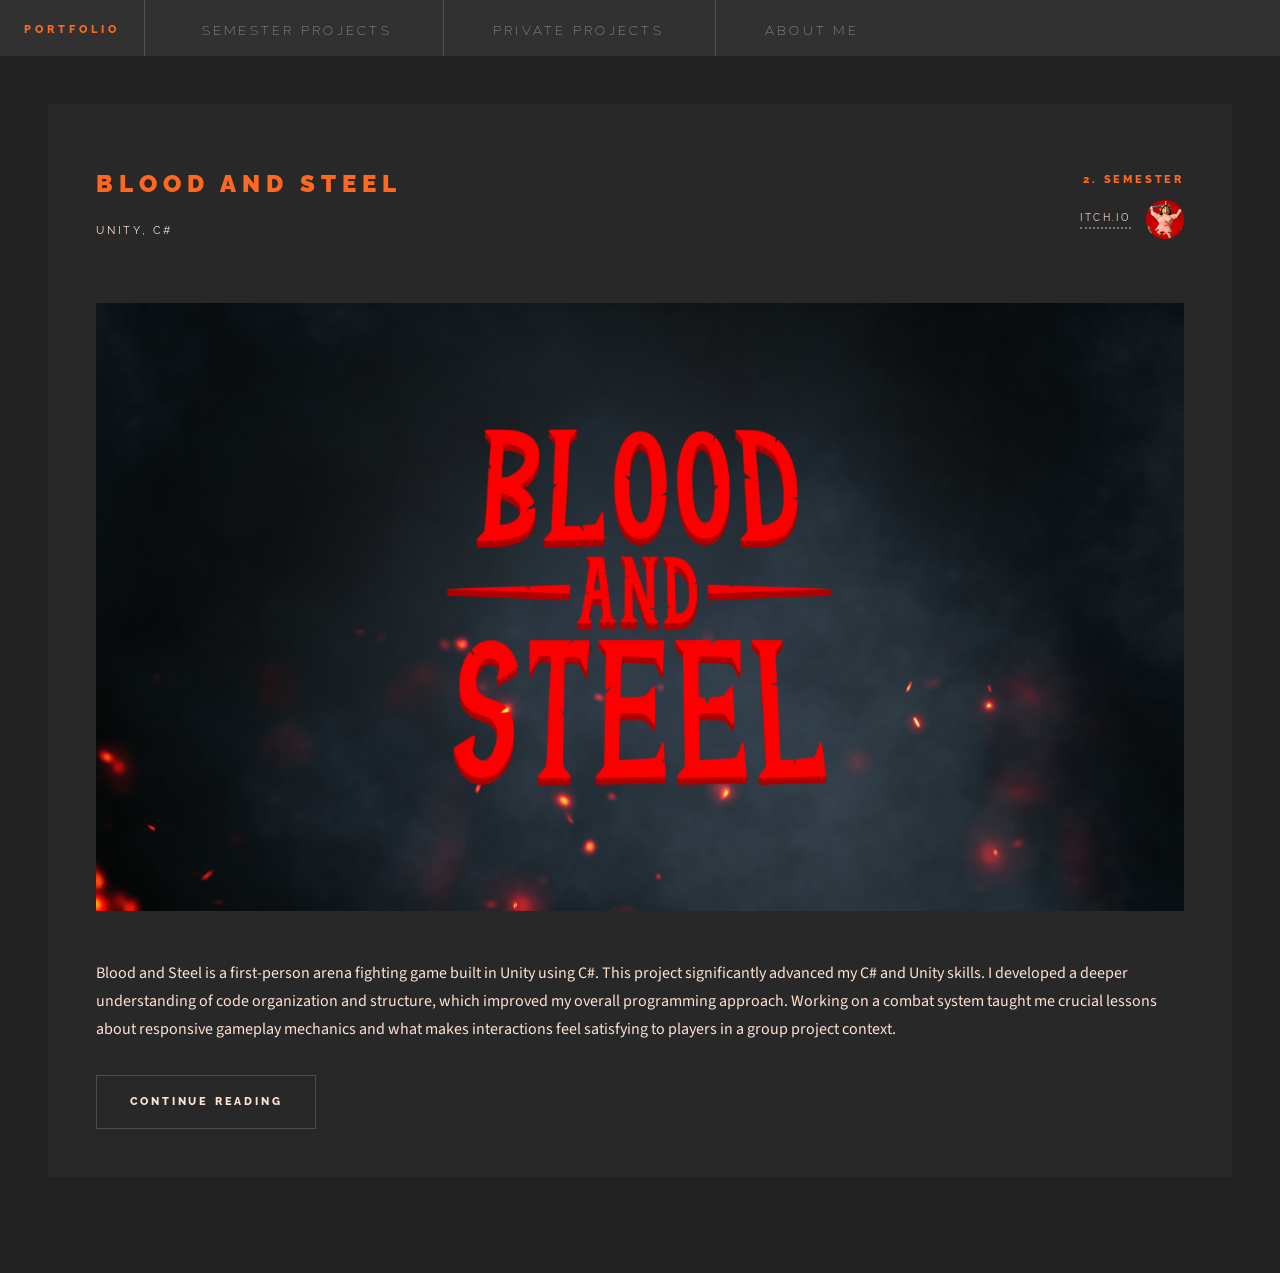
==== BloodAndSteel.html @ 74371d4b "init" ====
<!DOCTYPE HTML>
<!--
	Future Imperfect by HTML5 UP
	html5up.net | @ajlkn
	Free for personal and commercial use under the CCA 3.0 license (html5up.net/license)
-->
<html>

<head>
	<title>SubPages Template</title>
	<meta charset="utf-8" />
	<meta name="viewport" content="width=device-width, initial-scale=1, user-scalable=no" />
	<link rel="stylesheet" href="assets/css/main.css" />
	<link rel="icon" type=" image/png" href="images/WebsiteIconVar.png" />
</head>

<body class="is-preload">


	<!-- Wrapper -->
	<div id="wrapper">

		<!-- Header -->
		<header id="header">
			<h1><a href="index.html">Portfolio</a></h1>

			<nav class="links">
				<ul>
	
					<li class="dropdown">

						<button class="dropdown-button">semester projects</button>
						<div class="dropdown-content">
							<a href="TuuliAndTheWindyMountain.html">Tuuli And The Windy Mountain</a>
							<a href="BloodAndSteel.html">Blood And Steel</a>
							<a href="Ultranatural.html">Ultranatural</a>
							<a href="EnemyAI.html">EnemyAI</a>
						</div>
					</li>

					<li class="dropdown">

						<button class="dropdown-button">private projects</button>
						<div class="dropdown-content">
							<a href="GameProgrammingPatternsExercises.html">Game Programming Patterns Exercises</a>
							<a href="UnityExercises.html">Unity Exercises</a>
						</div>

					</li>
					<li class="dropdown">

						<button class="dropdown-button">About Me</button>
						<div class="dropdown-content">
							<a href="https://www.linkedin.com/in/benjamin-koecher-4913a52a2">LinkedIn</a>
							<a href="https://github.com/darkAssassine">GitHub</a>
						</div>

					</li>
				</ul>
			</nav>
		</header>

		<!-- Main -->
		<div id="main">

			<!-- Post -->
			<article class="post">
				<header>
					<div class="title">
						<h2><a href="BloodAndSteel.html">Blood And Steel</a></h2>
						<p>Unity, C#</p>
					</div>
					<div class="meta">
						<time class="published" datetime="2015-10-22">2. Semester</time>
						<a href="https://s4g.itch.io/blood-and-steel" class="author"><span class="name">Itch.io</span><img
								src="images/BloodAndSteelIcon.png" /></a>
					</div>
				</header>
				<a href="BloodAndSteel.html" class="image featured"><img src="images/BloodAndSteelMain.png" alt="" /></a>
				<p>Blood and Steel is a first-person arena fighting game built in Unity using C#. This project significantly advanced my C# and Unity skills. 
					I developed a deeper understanding of code organization and structure, which improved my overall programming approach. 
					Working on a combat system taught me crucial lessons about responsive gameplay mechanics and what makes interactions feel satisfying to players in a group project context.</p>
				<footer>
					<ul class="actions">
						<li><a href="BloodAndSteel.html" class="button large">Continue Reading</a></li>
					</ul>
				</footer>
			</article>

		</div>

	


			<!-- Footer -->
			

		</section>

	</div>

	<!-- Scripts -->
	<script src="assets/js/jquery.min.js"></script>
	<script src="assets/js/browser.min.js"></script>
	<script src="assets/js/breakpoints.min.js"></script>
	<script src="assets/js/util.js"></script>
	<script src="assets/js/main.js"></script>

</body>

</html>
---- assets/css/main.css ----
@import url(fontawesome-all.min.css);
@import url("https://fonts.googleapis.com/css?family=Source+Sans+Pro:400,700|Raleway:400,800,900");

/*
	Future Imperfect by HTML5 UP
	html5up.net | @ajlkn
	Free for personal and commercial use under the CCA 3.0 license (html5up.net/license)
*/

html,
body,
div,
span,
applet,
object,
iframe,
h1,
h2,
h3,
h4,
h5,
h6,
p,
blockquote,
pre,
a,
abbr,
acronym,
address,
big,
cite,
code,
del,
dfn,
em,
img,
ins,
kbd,
q,
s,
samp,
small,
strike,
strong,
sub,
sup,
tt,
var,
b,
u,
i,
center,
dl,
dt,
dd,
ol,
ul,
li,
fieldset,
form,
label,
legend,
table,
caption,
tbody,
tfoot,
thead,
tr,
th,
td,
article,
aside,
canvas,
details,
embed,
figure,
figcaption,
footer,
header,
hgroup,
menu,
nav,
output,
ruby,
section,
summary,
time,
mark,
audio,
video {
	margin: 0;
	padding: 0;
	border: 0;
	font-size: 100%;
	font: inherit;
	vertical-align: baseline;
}

article,
aside,
details,
figcaption,
figure,
footer,
header,
hgroup,
menu,
nav,
section {
	display: block;
}

body {
	line-height: 1;
}

ol,
ul {
	list-style: none;
}

blockquote,
q {
	quotes: none;
}

blockquote:before,
blockquote:after,
q:before,
q:after {
	content: '';
	content: none;
}

table {
	border-collapse: collapse;
	border-spacing: 0;
}

body {
	-webkit-text-size-adjust: none;
}

mark {
	background-color: transparent;
	color: inherit;
}

input::-moz-focus-inner {
	border: 0;
	padding: 0;
}

input,
select,
textarea {
	-moz-appearance: none;
	-webkit-appearance: none;
	-ms-appearance: none;
	appearance: none;
}

/* Basic */

@-ms-viewport {
	width: device-width;
}

body {
	-ms-overflow-style: scrollbar;
}

@media screen and (max-width: 480px) {

	html,
	body {
		min-width: 320px;
	}

}

html {
	box-sizing: border-box;
}

*,
*:before,
*:after {
	box-sizing: inherit;
}

body {
	background: #222222;
}

body.is-preload *,
body.is-preload *:before,
body.is-preload *:after {
	-moz-animation: none !important;
	-webkit-animation: none !important;
	-ms-animation: none !important;
	animation: none !important;
	-moz-transition: none !important;
	-webkit-transition: none !important;
	-ms-transition: none !important;
	transition: none !important;
}

/* Type */

body,
input,
select,
textarea {
	color: #FFE2D1;
	font-family: "Source Sans Pro", Helvetica, sans-serif;
	font-size: 14pt;
	font-weight: 400;
	line-height: 1.75;
}

@media screen and (max-width: 1680px) {

	body,
	input,
	select,
	textarea {
		font-size: 12pt;
	}

}

@media screen and (max-width: 1280px) {

	body,
	input,
	select,
	textarea {
		font-size: 12pt;
	}

}

@media screen and (max-width: 980px) {

	body,
	input,
	select,
	textarea {
		font-size: 12pt;
	}

}

@media screen and (max-width: 736px) {

	body,
	input,
	select,
	textarea {
		font-size: 12pt;
	}

}

@media screen and (max-width: 480px) {

	body,
	input,
	select,
	textarea {
		font-size: 12pt;
	}

}

a {
	-moz-transition: color 0.2s ease, border-bottom-color 0.2s ease;
	-webkit-transition: color 0.2s ease, border-bottom-color 0.2s ease;
	-ms-transition: color 0.2s ease, border-bottom-color 0.2s ease;
	transition: color 0.2s ease, border-bottom-color 0.2s ease;
	border-bottom: dotted 2px rgba(160, 160, 160, 0.65);
	color: inherit;
	text-decoration: none;
}

a:before {
	-moz-transition: color 0.2s ease;
	-webkit-transition: color 0.2s ease;
	-ms-transition: color 0.2s ease;
	transition: color 0.2s ease;
}

a:hover {
	border-bottom-color: transparent;
	color: #ffaa0c !important;
}

a:hover:before {
	color: #ffaa0c !important;
}

strong,
b {
	color: #FFE2D1;
	font-weight: 600;
}

em,
i {
	font-style: italic;
}

p {
	margin: 0 0 2em 0;
}

h1,
h2,
h3,
h4,
h5,
h6 {
	color: #ff6821;
	font-family: "Raleway", Helvetica, sans-serif;
	font-weight: 800;
	letter-spacing: 0.25em;
	line-height: 1.65;
	margin: 0 0 1em 0;
	text-transform: uppercase;
}

h1 a,
h2 a,
h3 a,
h4 a,
h5 a,
h6 a {
	color: inherit;
	border-bottom: 0;
}

h2 {
	font-size: 1.1em;
}

h3 {
	font-size: 0.9em;
}

h4 {
	font-size: 0.7em;
}

h5 {
	font-size: 0.7em;
}

h6 {
	font-size: 0.7em;
}

sub {
	font-size: 0.8em;
	position: relative;
	top: 0.5em;
}

sup {
	font-size: 0.8em;
	position: relative;
	top: -0.5em;
}

blockquote {
	border-left: solid 4px rgba(160, 160, 160, 0.3);
	font-style: italic;
	margin: 0 0 2em 0;
	padding: 0.5em 0 0.5em 2em;
}

code {
	background: rgba(160, 160, 160, 0.075);
	border: solid 1px rgba(160, 160, 160, 0.3);
	font-family: "Courier New", monospace;
	font-size: 0.9em;
	margin: 0 0.25em;
	padding: 0.25em 0.65em;
}

pre {
	-webkit-overflow-scrolling: touch;
	font-family: "Courier New", monospace;
	font-size: 0.9em;
	margin: 0 0 2em 0;
}

pre code {
	display: block;
	line-height: 1.75em;
	padding: 1em 1.5em;
	overflow-x: auto;
}

hr {
	border: 0;
	border-bottom: solid 1px rgba(160, 160, 160, 0.3);
	margin: 2em 0;
}

hr.major {
	margin: 3em 0;
}

.align-left {
	text-align: left;
}

.align-center {
	text-align: center;
}

.align-right {
	text-align: right;
}

/* Row */

.row {
	display: flex;
	flex-wrap: wrap;
	box-sizing: border-box;
	align-items: stretch;
}

.row>* {
	box-sizing: border-box;
}

.row.gtr-uniform>*> :last-child {
	margin-bottom: 0;
}

.row.aln-left {
	justify-content: flex-start;
}

.row.aln-center {
	justify-content: center;
}

.row.aln-right {
	justify-content: flex-end;
}

.row.aln-top {
	align-items: flex-start;
}

.row.aln-middle {
	align-items: center;
}

.row.aln-bottom {
	align-items: flex-end;
}

.row>.imp {
	order: -1;
}

.row>.col-1 {
	width: 8.33333%;
}

.row>.off-1 {
	margin-left: 8.33333%;
}

.row>.col-2 {
	width: 16.66667%;
}

.row>.off-2 {
	margin-left: 16.66667%;
}

.row>.col-3 {
	width: 25%;
}

.row>.off-3 {
	margin-left: 25%;
}

.row>.col-4 {
	width: 33.33333%;
}

.row>.off-4 {
	margin-left: 33.33333%;
}

.row>.col-5 {
	width: 41.66667%;
}

.row>.off-5 {
	margin-left: 41.66667%;
}

.row>.col-6 {
	width: 50%;
}

.row>.off-6 {
	margin-left: 50%;
}

.row>.col-7 {
	width: 58.33333%;
}

.row>.off-7 {
	margin-left: 58.33333%;
}

.row>.col-8 {
	width: 66.66667%;
}

.row>.off-8 {
	margin-left: 66.66667%;
}

.row>.col-9 {
	width: 75%;
}

.row>.off-9 {
	margin-left: 75%;
}

.row>.col-10 {
	width: 83.33333%;
}

.row>.off-10 {
	margin-left: 83.33333%;
}

.row>.col-11 {
	width: 91.66667%;
}

.row>.off-11 {
	margin-left: 91.66667%;
}

.row>.col-12 {
	width: 100%;
}

.row>.off-12 {
	margin-left: 100%;
}

.row.gtr-0 {
	margin-top: 0;
	margin-left: 0em;
}

.row.gtr-0>* {
	padding: 0 0 0 0em;
}

.row.gtr-0.gtr-uniform {
	margin-top: 0em;
}

.row.gtr-0.gtr-uniform>* {
	padding-top: 0em;
}

.row.gtr-25 {
	margin-top: 0;
	margin-left: -0.25em;
}

.row.gtr-25>* {
	padding: 0 0 0 0.25em;
}

.row.gtr-25.gtr-uniform {
	margin-top: -0.25em;
}

.row.gtr-25.gtr-uniform>* {
	padding-top: 0.25em;
}

.row.gtr-50 {
	margin-top: 0;
	margin-left: -0.5em;
}

.row.gtr-50>* {
	padding: 0 0 0 0.5em;
}

.row.gtr-50.gtr-uniform {
	margin-top: -0.5em;
}

.row.gtr-50.gtr-uniform>* {
	padding-top: 0.5em;
}

.row {
	margin-top: 0;
	margin-left: -1em;
}

.row>* {
	padding: 0 0 0 1em;
}

.row.gtr-uniform {
	margin-top: -1em;
}

.row.gtr-uniform>* {
	padding-top: 1em;
}

.row.gtr-150 {
	margin-top: 0;
	margin-left: -1.5em;
}

.row.gtr-150>* {
	padding: 0 0 0 1.5em;
}

.row.gtr-150.gtr-uniform {
	margin-top: -1.5em;
}

.row.gtr-150.gtr-uniform>* {
	padding-top: 1.5em;
}

.row.gtr-200 {
	margin-top: 0;
	margin-left: -2em;
}

.row.gtr-200>* {
	padding: 0 0 0 2em;
}

.row.gtr-200.gtr-uniform {
	margin-top: -2em;
}

.row.gtr-200.gtr-uniform>* {
	padding-top: 2em;
}

@media screen and (max-width: 1680px) {

	.row {
		display: flex;
		flex-wrap: wrap;
		box-sizing: border-box;
		align-items: stretch;
	}

	.row>* {
		box-sizing: border-box;
	}

	.row.gtr-uniform>*> :last-child {
		margin-bottom: 0;
	}

	.row.aln-left {
		justify-content: flex-start;
	}

	.row.aln-center {
		justify-content: center;
	}

	.row.aln-right {
		justify-content: flex-end;
	}

	.row.aln-top {
		align-items: flex-start;
	}

	.row.aln-middle {
		align-items: center;
	}

	.row.aln-bottom {
		align-items: flex-end;
	}

	.row>.imp-xlarge {
		order: -1;
	}

	.row>.col-1-xlarge {
		width: 8.33333%;
	}

	.row>.off-1-xlarge {
		margin-left: 8.33333%;
	}

	.row>.col-2-xlarge {
		width: 16.66667%;
	}

	.row>.off-2-xlarge {
		margin-left: 16.66667%;
	}

	.row>.col-3-xlarge {
		width: 25%;
	}

	.row>.off-3-xlarge {
		margin-left: 25%;
	}

	.row>.col-4-xlarge {
		width: 33.33333%;
	}

	.row>.off-4-xlarge {
		margin-left: 33.33333%;
	}

	.row>.col-5-xlarge {
		width: 41.66667%;
	}

	.row>.off-5-xlarge {
		margin-left: 41.66667%;
	}

	.row>.col-6-xlarge {
		width: 50%;
	}

	.row>.off-6-xlarge {
		margin-left: 50%;
	}

	.row>.col-7-xlarge {
		width: 58.33333%;
	}

	.row>.off-7-xlarge {
		margin-left: 58.33333%;
	}

	.row>.col-8-xlarge {
		width: 66.66667%;
	}

	.row>.off-8-xlarge {
		margin-left: 66.66667%;
	}

	.row>.col-9-xlarge {
		width: 75%;
	}

	.row>.off-9-xlarge {
		margin-left: 75%;
	}

	.row>.col-10-xlarge {
		width: 83.33333%;
	}

	.row>.off-10-xlarge {
		margin-left: 83.33333%;
	}

	.row>.col-11-xlarge {
		width: 91.66667%;
	}

	.row>.off-11-xlarge {
		margin-left: 91.66667%;
	}

	.row>.col-12-xlarge {
		width: 100%;
	}

	.row>.off-12-xlarge {
		margin-left: 100%;
	}

	.row.gtr-0 {
		margin-top: 0;
		margin-left: 0em;
	}

	.row.gtr-0>* {
		padding: 0 0 0 0em;
	}

	.row.gtr-0.gtr-uniform {
		margin-top: 0em;
	}

	.row.gtr-0.gtr-uniform>* {
		padding-top: 0em;
	}

	.row.gtr-25 {
		margin-top: 0;
		margin-left: -0.25em;
	}

	.row.gtr-25>* {
		padding: 0 0 0 0.25em;
	}

	.row.gtr-25.gtr-uniform {
		margin-top: -0.25em;
	}

	.row.gtr-25.gtr-uniform>* {
		padding-top: 0.25em;
	}

	.row.gtr-50 {
		margin-top: 0;
		margin-left: -0.5em;
	}

	.row.gtr-50>* {
		padding: 0 0 0 0.5em;
	}

	.row.gtr-50.gtr-uniform {
		margin-top: -0.5em;
	}

	.row.gtr-50.gtr-uniform>* {
		padding-top: 0.5em;
	}

	.row {
		margin-top: 0;
		margin-left: -1em;
	}

	.row>* {
		padding: 0 0 0 1em;
	}

	.row.gtr-uniform {
		margin-top: -1em;
	}

	.row.gtr-uniform>* {
		padding-top: 1em;
	}

	.row.gtr-150 {
		margin-top: 0;
		margin-left: -1.5em;
	}

	.row.gtr-150>* {
		padding: 0 0 0 1.5em;
	}

	.row.gtr-150.gtr-uniform {
		margin-top: -1.5em;
	}

	.row.gtr-150.gtr-uniform>* {
		padding-top: 1.5em;
	}

	.row.gtr-200 {
		margin-top: 0;
		margin-left: -2em;
	}

	.row.gtr-200>* {
		padding: 0 0 0 2em;
	}

	.row.gtr-200.gtr-uniform {
		margin-top: -2em;
	}

	.row.gtr-200.gtr-uniform>* {
		padding-top: 2em;
	}

}

@media screen and (max-width: 1280px) {

	.row {
		display: flex;
		flex-wrap: wrap;
		box-sizing: border-box;
		align-items: stretch;
	}

	.row>* {
		box-sizing: border-box;
	}

	.row.gtr-uniform>*> :last-child {
		margin-bottom: 0;
	}

	.row.aln-left {
		justify-content: flex-start;
	}

	.row.aln-center {
		justify-content: center;
	}

	.row.aln-right {
		justify-content: flex-end;
	}

	.row.aln-top {
		align-items: flex-start;
	}

	.row.aln-middle {
		align-items: center;
	}

	.row.aln-bottom {
		align-items: flex-end;
	}

	.row>.imp-large {
		order: -1;
	}

	.row>.col-1-large {
		width: 8.33333%;
	}

	.row>.off-1-large {
		margin-left: 8.33333%;
	}

	.row>.col-2-large {
		width: 16.66667%;
	}

	.row>.off-2-large {
		margin-left: 16.66667%;
	}

	.row>.col-3-large {
		width: 25%;
	}

	.row>.off-3-large {
		margin-left: 25%;
	}

	.row>.col-4-large {
		width: 33.33333%;
	}

	.row>.off-4-large {
		margin-left: 33.33333%;
	}

	.row>.col-5-large {
		width: 41.66667%;
	}

	.row>.off-5-large {
		margin-left: 41.66667%;
	}

	.row>.col-6-large {
		width: 50%;
	}

	.row>.off-6-large {
		margin-left: 50%;
	}

	.row>.col-7-large {
		width: 58.33333%;
	}

	.row>.off-7-large {
		margin-left: 58.33333%;
	}

	.row>.col-8-large {
		width: 66.66667%;
	}

	.row>.off-8-large {
		margin-left: 66.66667%;
	}

	.row>.col-9-large {
		width: 75%;
	}

	.row>.off-9-large {
		margin-left: 75%;
	}

	.row>.col-10-large {
		width: 83.33333%;
	}

	.row>.off-10-large {
		margin-left: 83.33333%;
	}

	.row>.col-11-large {
		width: 91.66667%;
	}

	.row>.off-11-large {
		margin-left: 91.66667%;
	}

	.row>.col-12-large {
		width: 100%;
	}

	.row>.off-12-large {
		margin-left: 100%;
	}

	.row.gtr-0 {
		margin-top: 0;
		margin-left: 0em;
	}

	.row.gtr-0>* {
		padding: 0 0 0 0em;
	}

	.row.gtr-0.gtr-uniform {
		margin-top: 0em;
	}

	.row.gtr-0.gtr-uniform>* {
		padding-top: 0em;
	}

	.row.gtr-25 {
		margin-top: 0;
		margin-left: -0.25em;
	}

	.row.gtr-25>* {
		padding: 0 0 0 0.25em;
	}

	.row.gtr-25.gtr-uniform {
		margin-top: -0.25em;
	}

	.row.gtr-25.gtr-uniform>* {
		padding-top: 0.25em;
	}

	.row.gtr-50 {
		margin-top: 0;
		margin-left: -0.5em;
	}

	.row.gtr-50>* {
		padding: 0 0 0 0.5em;
	}

	.row.gtr-50.gtr-uniform {
		margin-top: -0.5em;
	}

	.row.gtr-50.gtr-uniform>* {
		padding-top: 0.5em;
	}

	.row {
		margin-top: 0;
		margin-left: -1em;
	}

	.row>* {
		padding: 0 0 0 1em;
	}

	.row.gtr-uniform {
		margin-top: -1em;
	}

	.row.gtr-uniform>* {
		padding-top: 1em;
	}

	.row.gtr-150 {
		margin-top: 0;
		margin-left: -1.5em;
	}

	.row.gtr-150>* {
		padding: 0 0 0 1.5em;
	}

	.row.gtr-150.gtr-uniform {
		margin-top: -1.5em;
	}

	.row.gtr-150.gtr-uniform>* {
		padding-top: 1.5em;
	}

	.row.gtr-200 {
		margin-top: 0;
		margin-left: -2em;
	}

	.row.gtr-200>* {
		padding: 0 0 0 2em;
	}

	.row.gtr-200.gtr-uniform {
		margin-top: -2em;
	}

	.row.gtr-200.gtr-uniform>* {
		padding-top: 2em;
	}

}

@media screen and (max-width: 980px) {

	.row {
		display: flex;
		flex-wrap: wrap;
		box-sizing: border-box;
		align-items: stretch;
	}

	.row>* {
		box-sizing: border-box;
	}

	.row.gtr-uniform>*> :last-child {
		margin-bottom: 0;
	}

	.row.aln-left {
		justify-content: flex-start;
	}

	.row.aln-center {
		justify-content: center;
	}

	.row.aln-right {
		justify-content: flex-end;
	}

	.row.aln-top {
		align-items: flex-start;
	}

	.row.aln-middle {
		align-items: center;
	}

	.row.aln-bottom {
		align-items: flex-end;
	}

	.row>.imp-medium {
		order: -1;
	}

	.row>.col-1-medium {
		width: 8.33333%;
	}

	.row>.off-1-medium {
		margin-left: 8.33333%;
	}

	.row>.col-2-medium {
		width: 16.66667%;
	}

	.row>.off-2-medium {
		margin-left: 16.66667%;
	}

	.row>.col-3-medium {
		width: 25%;
	}

	.row>.off-3-medium {
		margin-left: 25%;
	}

	.row>.col-4-medium {
		width: 33.33333%;
	}

	.row>.off-4-medium {
		margin-left: 33.33333%;
	}

	.row>.col-5-medium {
		width: 41.66667%;
	}

	.row>.off-5-medium {
		margin-left: 41.66667%;
	}

	.row>.col-6-medium {
		width: 50%;
	}

	.row>.off-6-medium {
		margin-left: 50%;
	}

	.row>.col-7-medium {
		width: 58.33333%;
	}

	.row>.off-7-medium {
		margin-left: 58.33333%;
	}

	.row>.col-8-medium {
		width: 66.66667%;
	}

	.row>.off-8-medium {
		margin-left: 66.66667%;
	}

	.row>.col-9-medium {
		width: 75%;
	}

	.row>.off-9-medium {
		margin-left: 75%;
	}

	.row>.col-10-medium {
		width: 83.33333%;
	}

	.row>.off-10-medium {
		margin-left: 83.33333%;
	}

	.row>.col-11-medium {
		width: 91.66667%;
	}

	.row>.off-11-medium {
		margin-left: 91.66667%;
	}

	.row>.col-12-medium {
		width: 100%;
	}

	.row>.off-12-medium {
		margin-left: 100%;
	}

	.row.gtr-0 {
		margin-top: 0;
		margin-left: 0em;
	}

	.row.gtr-0>* {
		padding: 0 0 0 0em;
	}

	.row.gtr-0.gtr-uniform {
		margin-top: 0em;
	}

	.row.gtr-0.gtr-uniform>* {
		padding-top: 0em;
	}

	.row.gtr-25 {
		margin-top: 0;
		margin-left: -0.25em;
	}

	.row.gtr-25>* {
		padding: 0 0 0 0.25em;
	}

	.row.gtr-25.gtr-uniform {
		margin-top: -0.25em;
	}

	.row.gtr-25.gtr-uniform>* {
		padding-top: 0.25em;
	}

	.row.gtr-50 {
		margin-top: 0;
		margin-left: -0.5em;
	}

	.row.gtr-50>* {
		padding: 0 0 0 0.5em;
	}

	.row.gtr-50.gtr-uniform {
		margin-top: -0.5em;
	}

	.row.gtr-50.gtr-uniform>* {
		padding-top: 0.5em;
	}

	.row {
		margin-top: 0;
		margin-left: -1em;
	}

	.row>* {
		padding: 0 0 0 1em;
	}

	.row.gtr-uniform {
		margin-top: -1em;
	}

	.row.gtr-uniform>* {
		padding-top: 1em;
	}

	.row.gtr-150 {
		margin-top: 0;
		margin-left: -1.5em;
	}

	.row.gtr-150>* {
		padding: 0 0 0 1.5em;
	}

	.row.gtr-150.gtr-uniform {
		margin-top: -1.5em;
	}

	.row.gtr-150.gtr-uniform>* {
		padding-top: 1.5em;
	}

	.row.gtr-200 {
		margin-top: 0;
		margin-left: -2em;
	}

	.row.gtr-200>* {
		padding: 0 0 0 2em;
	}

	.row.gtr-200.gtr-uniform {
		margin-top: -2em;
	}

	.row.gtr-200.gtr-uniform>* {
		padding-top: 2em;
	}

}

@media screen and (max-width: 736px) {

	.row {
		display: flex;
		flex-wrap: wrap;
		box-sizing: border-box;
		align-items: stretch;
	}

	.row>* {
		box-sizing: border-box;
	}

	.row.gtr-uniform>*> :last-child {
		margin-bottom: 0;
	}

	.row.aln-left {
		justify-content: flex-start;
	}

	.row.aln-center {
		justify-content: center;
	}

	.row.aln-right {
		justify-content: flex-end;
	}

	.row.aln-top {
		align-items: flex-start;
	}

	.row.aln-middle {
		align-items: center;
	}

	.row.aln-bottom {
		align-items: flex-end;
	}

	.row>.imp-small {
		order: -1;
	}

	.row>.col-1-small {
		width: 8.33333%;
	}

	.row>.off-1-small {
		margin-left: 8.33333%;
	}

	.row>.col-2-small {
		width: 16.66667%;
	}

	.row>.off-2-small {
		margin-left: 16.66667%;
	}

	.row>.col-3-small {
		width: 25%;
	}

	.row>.off-3-small {
		margin-left: 25%;
	}

	.row>.col-4-small {
		width: 33.33333%;
	}

	.row>.off-4-small {
		margin-left: 33.33333%;
	}

	.row>.col-5-small {
		width: 41.66667%;
	}

	.row>.off-5-small {
		margin-left: 41.66667%;
	}

	.row>.col-6-small {
		width: 50%;
	}

	.row>.off-6-small {
		margin-left: 50%;
	}

	.row>.col-7-small {
		width: 58.33333%;
	}

	.row>.off-7-small {
		margin-left: 58.33333%;
	}

	.row>.col-8-small {
		width: 66.66667%;
	}

	.row>.off-8-small {
		margin-left: 66.66667%;
	}

	.row>.col-9-small {
		width: 75%;
	}

	.row>.off-9-small {
		margin-left: 75%;
	}

	.row>.col-10-small {
		width: 83.33333%;
	}

	.row>.off-10-small {
		margin-left: 83.33333%;
	}

	.row>.col-11-small {
		width: 91.66667%;
	}

	.row>.off-11-small {
		margin-left: 91.66667%;
	}

	.row>.col-12-small {
		width: 100%;
	}

	.row>.off-12-small {
		margin-left: 100%;
	}

	.row.gtr-0 {
		margin-top: 0;
		margin-left: 0em;
	}

	.row.gtr-0>* {
		padding: 0 0 0 0em;
	}

	.row.gtr-0.gtr-uniform {
		margin-top: 0em;
	}

	.row.gtr-0.gtr-uniform>* {
		padding-top: 0em;
	}

	.row.gtr-25 {
		margin-top: 0;
		margin-left: -0.25em;
	}

	.row.gtr-25>* {
		padding: 0 0 0 0.25em;
	}

	.row.gtr-25.gtr-uniform {
		margin-top: -0.25em;
	}

	.row.gtr-25.gtr-uniform>* {
		padding-top: 0.25em;
	}

	.row.gtr-50 {
		margin-top: 0;
		margin-left: -0.5em;
	}

	.row.gtr-50>* {
		padding: 0 0 0 0.5em;
	}

	.row.gtr-50.gtr-uniform {
		margin-top: -0.5em;
	}

	.row.gtr-50.gtr-uniform>* {
		padding-top: 0.5em;
	}

	.row {
		margin-top: 0;
		margin-left: -1em;
	}

	.row>* {
		padding: 0 0 0 1em;
	}

	.row.gtr-uniform {
		margin-top: -1em;
	}

	.row.gtr-uniform>* {
		padding-top: 1em;
	}

	.row.gtr-150 {
		margin-top: 0;
		margin-left: -1.5em;
	}

	.row.gtr-150>* {
		padding: 0 0 0 1.5em;
	}

	.row.gtr-150.gtr-uniform {
		margin-top: -1.5em;
	}

	.row.gtr-150.gtr-uniform>* {
		padding-top: 1.5em;
	}

	.row.gtr-200 {
		margin-top: 0;
		margin-left: -2em;
	}

	.row.gtr-200>* {
		padding: 0 0 0 2em;
	}

	.row.gtr-200.gtr-uniform {
		margin-top: -2em;
	}

	.row.gtr-200.gtr-uniform>* {
		padding-top: 2em;
	}

}

@media screen and (max-width: 480px) {

	.row {
		display: flex;
		flex-wrap: wrap;
		box-sizing: border-box;
		align-items: stretch;
	}

	.row>* {
		box-sizing: border-box;
	}

	.row.gtr-uniform>*> :last-child {
		margin-bottom: 0;
	}

	.row.aln-left {
		justify-content: flex-start;
	}

	.row.aln-center {
		justify-content: center;
	}

	.row.aln-right {
		justify-content: flex-end;
	}

	.row.aln-top {
		align-items: flex-start;
	}

	.row.aln-middle {
		align-items: center;
	}

	.row.aln-bottom {
		align-items: flex-end;
	}

	.row>.imp-xsmall {
		order: -1;
	}

	.row>.col-1-xsmall {
		width: 8.33333%;
	}

	.row>.off-1-xsmall {
		margin-left: 8.33333%;
	}

	.row>.col-2-xsmall {
		width: 16.66667%;
	}

	.row>.off-2-xsmall {
		margin-left: 16.66667%;
	}

	.row>.col-3-xsmall {
		width: 25%;
	}

	.row>.off-3-xsmall {
		margin-left: 25%;
	}

	.row>.col-4-xsmall {
		width: 33.33333%;
	}

	.row>.off-4-xsmall {
		margin-left: 33.33333%;
	}

	.row>.col-5-xsmall {
		width: 41.66667%;
	}

	.row>.off-5-xsmall {
		margin-left: 41.66667%;
	}

	.row>.col-6-xsmall {
		width: 50%;
	}

	.row>.off-6-xsmall {
		margin-left: 50%;
	}

	.row>.col-7-xsmall {
		width: 58.33333%;
	}

	.row>.off-7-xsmall {
		margin-left: 58.33333%;
	}

	.row>.col-8-xsmall {
		width: 66.66667%;
	}

	.row>.off-8-xsmall {
		margin-left: 66.66667%;
	}

	.row>.col-9-xsmall {
		width: 75%;
	}

	.row>.off-9-xsmall {
		margin-left: 75%;
	}

	.row>.col-10-xsmall {
		width: 83.33333%;
	}

	.row>.off-10-xsmall {
		margin-left: 83.33333%;
	}

	.row>.col-11-xsmall {
		width: 91.66667%;
	}

	.row>.off-11-xsmall {
		margin-left: 91.66667%;
	}

	.row>.col-12-xsmall {
		width: 100%;
	}

	.row>.off-12-xsmall {
		margin-left: 100%;
	}

	.row.gtr-0 {
		margin-top: 0;
		margin-left: 0em;
	}

	.row.gtr-0>* {
		padding: 0 0 0 0em;
	}

	.row.gtr-0.gtr-uniform {
		margin-top: 0em;
	}

	.row.gtr-0.gtr-uniform>* {
		padding-top: 0em;
	}

	.row.gtr-25 {
		margin-top: 0;
		margin-left: -0.25em;
	}

	.row.gtr-25>* {
		padding: 0 0 0 0.25em;
	}

	.row.gtr-25.gtr-uniform {
		margin-top: -0.25em;
	}

	.row.gtr-25.gtr-uniform>* {
		padding-top: 0.25em;
	}

	.row.gtr-50 {
		margin-top: 0;
		margin-left: -0.5em;
	}

	.row.gtr-50>* {
		padding: 0 0 0 0.5em;
	}

	.row.gtr-50.gtr-uniform {
		margin-top: -0.5em;
	}

	.row.gtr-50.gtr-uniform>* {
		padding-top: 0.5em;
	}

	.row {
		margin-top: 0;
		margin-left: -1em;
	}

	.row>* {
		padding: 0 0 0 1em;
	}

	.row.gtr-uniform {
		margin-top: -1em;
	}

	.row.gtr-uniform>* {
		padding-top: 1em;
	}

	.row.gtr-150 {
		margin-top: 0;
		margin-left: -1.5em;
	}

	.row.gtr-150>* {
		padding: 0 0 0 1.5em;
	}

	.row.gtr-150.gtr-uniform {
		margin-top: -1.5em;
	}

	.row.gtr-150.gtr-uniform>* {
		padding-top: 1.5em;
	}

	.row.gtr-200 {
		margin-top: 0;
		margin-left: -2em;
	}

	.row.gtr-200>* {
		padding: 0 0 0 2em;
	}

	.row.gtr-200.gtr-uniform {
		margin-top: -2em;
	}

	.row.gtr-200.gtr-uniform>* {
		padding-top: 2em;
	}

}

/* Author */

.author {
	display: -moz-flex;
	display: -webkit-flex;
	display: -ms-flex;
	display: flex;
	-moz-flex-direction: row;
	-webkit-flex-direction: row;
	-ms-flex-direction: row;
	flex-direction: row;
	-moz-align-items: center;
	-webkit-align-items: center;
	-ms-align-items: center;
	align-items: center;
	-moz-justify-content: -moz-flex-end;
	-webkit-justify-content: -webkit-flex-end;
	-ms-justify-content: -ms-flex-end;
	justify-content: flex-end;
	border-bottom: 0;
	font-family: "Raleway", Helvetica, sans-serif;
	font-size: 0.6em;
	font-weight: 400;
	letter-spacing: 0.25em;
	text-transform: uppercase;
	white-space: nowrap;
}

.author .name {
	-moz-transition: border-bottom-color 0.2s ease;
	-webkit-transition: border-bottom-color 0.2s ease;
	-ms-transition: border-bottom-color 0.2s ease;
	transition: border-bottom-color 0.2s ease;
	border-bottom: dotted 2px rgba(160, 160, 160, 0.65);
	display: block;
	margin: 0 1.5em 0 0;
}

.author img {
	border-radius: 100%;
	display: block;
	width: 4em;
	height: 4em;
	object-fit: cover;
}

.author:hover .name {
	border-bottom-color: transparent;
}

/* Blurb */

.blurb h2 {
	font-size: 0.8em;
	margin: 0 0 1.5em 0;
}

.blurb h3 {
	font-size: 0.7em;
}

.blurb p {
	font-size: 0.9em;
}

/* Box */

.box {
	border: solid 1px rgba(160, 160, 160, 0.3);
	margin-bottom: 2em;
	padding: 1.5em;
}

.box> :last-child,
.box> :last-child> :last-child,
.box> :last-child> :last-child> :last-child {
	margin-bottom: 0;
}

.box.alt {
	border: 0;
	border-radius: 0;
	padding: 0;
}

/* Button */

input[type="submit"],
input[type="reset"],
input[type="button"],
button,
.button {
	-moz-appearance: none;
	-webkit-appearance: none;
	-ms-appearance: none;
	appearance: none;
	-moz-transition: background-color 0.2s ease, box-shadow 0.2s ease, color 0.2s ease;
	-webkit-transition: background-color 0.2s ease, box-shadow 0.2s ease, color 0.2s ease;
	-ms-transition: background-color 0.2s ease, box-shadow 0.2s ease, color 0.2s ease;
	transition: background-color 0.2s ease, box-shadow 0.2s ease, color 0.2s ease;
	background-color: transparent;
	border: 0;
	box-shadow: inset 0 0 0 1px rgba(160, 160, 160, 0.3);
	color: #FFE2D1;
	cursor: pointer;
	display: inline-block;
	font-family: "Raleway", Helvetica, sans-serif;
	font-size: 0.6em;
	font-weight: 800;
	height: 4.8125em;
	letter-spacing: 0.25em;
	line-height: 4.8125em;
	padding: 0 2.5em;
	text-align: center;
	text-decoration: none;
	text-transform: uppercase;
	white-space: nowrap;
}

input[type="submit"]:hover,
input[type="reset"]:hover,
input[type="button"]:hover,
button:hover,
.button:hover {
	box-shadow: inset 0 0 0 1px #ffaa0c;
	color: #ffaa0c !important;
}

input[type="submit"]:hover:active,
input[type="reset"]:hover:active,
input[type="button"]:hover:active,
button:hover:active,
.button:hover:active {
	background-color: rgba(46, 186, 174, 0.05);
}

input[type="submit"]:before,
input[type="submit"]:after,
input[type="reset"]:before,
input[type="reset"]:after,
input[type="button"]:before,
input[type="button"]:after,
button:before,
button:after,
.button:before,
.button:after {
	color: #FFE2D1;
	position: relative;
}

input[type="submit"]:before,
input[type="reset"]:before,
input[type="button"]:before,
button:before,
.button:before {
	left: -1em;
	padding: 0 0 0 0.75em;
}

input[type="submit"]:after,
input[type="reset"]:after,
input[type="button"]:after,
button:after,
.button:after {
	left: 1em;
	padding: 0 0.75em 0 0;
}

input[type="submit"].fit,
input[type="reset"].fit,
input[type="button"].fit,
button.fit,
.button.fit {
	width: 100%;
}

input[type="submit"].large,
input[type="reset"].large,
input[type="button"].large,
button.large,
.button.large {
	font-size: 0.7em;
	padding: 0 3em;
}

input[type="submit"].small,
input[type="reset"].small,
input[type="button"].small,
button.small,
.button.small {
	font-size: 0.5em;
}

input[type="submit"].disabled,
input[type="submit"]:disabled,
input[type="reset"].disabled,
input[type="reset"]:disabled,
input[type="button"].disabled,
input[type="button"]:disabled,
button.disabled,
button:disabled,
.button.disabled,
.button:disabled {
	pointer-events: none;
	color: rgba(160, 160, 160, 0.3) !important;
}

input[type="submit"].disabled:before,
input[type="submit"]:disabled:before,
input[type="reset"].disabled:before,
input[type="reset"]:disabled:before,
input[type="button"].disabled:before,
input[type="button"]:disabled:before,
button.disabled:before,
button:disabled:before,
.button.disabled:before,
.button:disabled:before {
	color: rgba(160, 160, 160, 0.3) !important;
}

/* Form */

form {
	margin: 0 0 2em 0;
}

form.search {
	text-decoration: none;
	position: relative;
}

form.search:before {
	-moz-osx-font-smoothing: grayscale;
	-webkit-font-smoothing: antialiased;
	display: inline-block;
	font-style: normal;
	font-variant: normal;
	text-rendering: auto;
	line-height: 1;
	text-transform: none !important;
	font-family: 'Font Awesome 5 Free';
	font-weight: 900;
}

form.search:before {
	color: #FFE2D1;
	content: '\f002';
	display: block;
	height: 2.75em;
	left: 0;
	line-height: 2.75em;
	position: absolute;
	text-align: center;
	top: 0;
	width: 2.5em;
}

form.search>input:first-child {
	padding-left: 2.5em;
}

label {
	color: #3c3b3b;
	display: block;
	font-size: 0.9em;
	font-weight: 700;
	margin: 0 0 1em 0;
}

input[type="text"],
input[type="password"],
input[type="email"],
input[type="tel"],
select,
textarea {
	-moz-appearance: none;
	-webkit-appearance: none;
	-ms-appearance: none;
	appearance: none;
	background: rgba(160, 160, 160, 0.075);
	border: none;
	border: solid 1px rgba(160, 160, 160, 0.3);
	border-radius: 0;
	color: inherit;
	display: block;
	outline: 0;
	padding: 0 1em;
	text-decoration: none;
	width: 100%;
}

input[type="text"]:invalid,
input[type="password"]:invalid,
input[type="email"]:invalid,
input[type="tel"]:invalid,
select:invalid,
textarea:invalid {
	box-shadow: none;
}

input[type="text"]:focus,
input[type="password"]:focus,
input[type="email"]:focus,
input[type="tel"]:focus,
select:focus,
textarea:focus {
	border-color: #ffaa0c;
	box-shadow: inset 0 0 0 1px #ffaa0c;
}

.select-wrapper {
	text-decoration: none;
	display: block;
	position: relative;
}

.select-wrapper:before {
	-moz-osx-font-smoothing: grayscale;
	-webkit-font-smoothing: antialiased;
	display: inline-block;
	font-style: normal;
	font-variant: normal;
	text-rendering: auto;
	line-height: 1;
	text-transform: none !important;
	font-family: 'Font Awesome 5 Free';
	font-weight: 900;
}

.select-wrapper:before {
	color: rgba(160, 160, 160, 0.3);
	content: '\f078';
	display: block;
	height: 2.75em;
	line-height: 2.75em;
	pointer-events: none;
	position: absolute;
	right: 0;
	text-align: center;
	top: 0;
	width: 2.75em;
}

.select-wrapper select::-ms-expand {
	display: none;
}

select {
	background-image: url("data:image/svg+xml;charset=utf8,%3Csvg xmlns='http://www.w3.org/2000/svg' width='40' height='40' preserveAspectRatio='none' viewBox='0 0 40 40'%3E%3Cpath d='M9.4,12.3l10.4,10.4l10.4-10.4c0.2-0.2,0.5-0.4,0.9-0.4c0.3,0,0.6,0.1,0.9,0.4l3.3,3.3c0.2,0.2,0.4,0.5,0.4,0.9 c0,0.4-0.1,0.6-0.4,0.9L20.7,31.9c-0.2,0.2-0.5,0.4-0.9,0.4c-0.3,0-0.6-0.1-0.9-0.4L4.3,17.3c-0.2-0.2-0.4-0.5-0.4-0.9 c0-0.4,0.1-0.6,0.4-0.9l3.3-3.3c0.2-0.2,0.5-0.4,0.9-0.4S9.1,12.1,9.4,12.3z' fill='rgba(160, 160, 160, 0.3)' /%3E%3C/svg%3E");
	background-size: 1.25rem;
	background-repeat: no-repeat;
	background-position: calc(100% - 1rem) center;
	height: 2.75em;
	padding-right: 2.75em;
	text-overflow: ellipsis;
}

select option {
	color: #3c3b3b;
	background: #313131;
}

select:focus::-ms-value {
	background-color: transparent;
}

select::-ms-expand {
	display: none;
}

input[type="text"],
input[type="password"],
input[type="email"],
select {
	height: 2.75em;
}

textarea {
	padding: 0.75em 1em;
}

input[type="checkbox"],
input[type="radio"] {
	-moz-appearance: none;
	-webkit-appearance: none;
	-ms-appearance: none;
	appearance: none;
	display: block;
	float: left;
	margin-right: -2em;
	opacity: 0;
	width: 1em;
	z-index: -1;
}

input[type="checkbox"]+label,
input[type="radio"]+label {
	text-decoration: none;
	color: #FFE2D1;
	cursor: pointer;
	display: inline-block;
	font-size: 1em;
	font-weight: 400;
	padding-left: 2.4em;
	padding-right: 0.75em;
	position: relative;
}

input[type="checkbox"]+label:before,
input[type="radio"]+label:before {
	-moz-osx-font-smoothing: grayscale;
	-webkit-font-smoothing: antialiased;
	display: inline-block;
	font-style: normal;
	font-variant: normal;
	text-rendering: auto;
	line-height: 1;
	text-transform: none !important;
	font-family: 'Font Awesome 5 Free';
	font-weight: 900;
}

input[type="checkbox"]+label:before,
input[type="radio"]+label:before {
	background: rgba(160, 160, 160, 0.075);
	border: solid 1px rgba(160, 160, 160, 0.3);
	content: '';
	display: inline-block;
	font-size: 0.8em;
	height: 2.0625em;
	left: 0;
	line-height: 2.0625em;
	position: absolute;
	text-align: center;
	top: 0;
	width: 2.0625em;
}

input[type="checkbox"]:checked+label:before,
input[type="radio"]:checked+label:before {
	background: #3c3b3b;
	border-color: #3c3b3b;
	color: #313131;
	content: '\f00c';
}

input[type="checkbox"]:focus+label:before,
input[type="radio"]:focus+label:before {
	border-color: #ffaa0c;
	box-shadow: 0 0 0 1px #ffaa0c;
}

input[type="radio"]+label:before {
	border-radius: 100%;
}

::-webkit-input-placeholder {
	color: #FFE2D1 !important;
	opacity: 1.0;
}

:-moz-placeholder {
	color: #FFE2D1 !important;
	opacity: 1.0;
}

::-moz-placeholder {
	color: #FFE2D1 !important;
	opacity: 1.0;
}

:-ms-input-placeholder {
	color: #FFE2D1 !important;
	opacity: 1.0;
}

/* Icon */

.icon {
	text-decoration: none;
	border-bottom: none;
	position: relative;
}

.icon:before {
	-moz-osx-font-smoothing: grayscale;
	-webkit-font-smoothing: antialiased;
	display: inline-block;
	font-style: normal;
	font-variant: normal;
	text-rendering: auto;
	line-height: 1;
	text-transform: none !important;
	font-family: 'Font Awesome 5 Free';
	font-weight: 400;
}

.icon>.label {
	display: none;
}

.icon:before {
	line-height: inherit;
}

.icon.solid:before {
	font-weight: 900;
}

.icon.brands:before {
	font-family: 'Font Awesome 5 Brands';
}

.icon.suffix:before {
	float: right;
}

/* Image */

.image {
	border: 0;
	display: inline-block;
	position: relative;
}

.image img {
	display: block;
}

.image.left,
.image.right {
	max-width: 40%;
}

.image.left img,
.image.right img {
	width: 100%;
}

.image.left {
	float: left;
	padding: 0 1.5em 1em 0;
	top: 0.25em;
}

.image.right {
	float: right;
	padding: 0 0 1em 1.5em;
	top: 0.25em;
}

.image.fit {
	display: block;
	margin: 0 0 2em 0;
	width: 100%;
}

.image.fit img {
	width: 100%;
}

.image.featured {
	display: block;
	margin: 0 0 3em 0;
	width: 100%;
}

.image.featured img {
	width: 100%;
}

@media screen and (max-width: 736px) {

	.image.featured {
		margin: 0 0 1.5em 0;
	}

}

.image.main {
	display: block;
	margin: 0 0 3em 0;
	width: 100%;
}

.image.main img {
	width: 100%;
}

/* List */

ol {
	list-style: decimal;
	margin: 0 0 2em 0;
	padding-left: 1.25em;
}

ol li {
	padding-left: 0.25em;
}

ul {
	list-style: disc;
	margin: 0 0 2em 0;
	padding-left: 1em;
}

ul li {
	padding-left: 0.5em;
}

ul.alt {
	list-style: none;
	padding-left: 0;
}

ul.alt li {
	border-top: solid 1px rgba(160, 160, 160, 0.3);
	padding: 0.5em 0;
}

ul.alt li:first-child {
	border-top: 0;
	padding-top: 0;
}

dl {
	margin: 0 0 2em 0;
}

dl dt {
	display: block;
	font-weight: 700;
	margin: 0 0 1em 0;
}

dl dd {
	margin-left: 2em;
}

/* Actions */

ul.actions {
	display: -moz-flex;
	display: -webkit-flex;
	display: -ms-flex;
	display: flex;
	cursor: default;
	list-style: none;
	margin-left: -1em;
	padding-left: 0;
}

ul.actions li {
	padding: 0 0 0 1em;
	vertical-align: middle;
}

ul.actions.special {
	-moz-justify-content: center;
	-webkit-justify-content: center;
	-ms-justify-content: center;
	justify-content: center;
	width: 100%;
	margin-left: 0;
}

ul.actions.special li:first-child {
	padding-left: 0;
}

ul.actions.stacked {
	-moz-flex-direction: column;
	-webkit-flex-direction: column;
	-ms-flex-direction: column;
	flex-direction: column;
	margin-left: 0;
}

ul.actions.stacked li {
	padding: 1.3em 0 0 0;
}

ul.actions.stacked li:first-child {
	padding-top: 0;
}

ul.actions.fit {
	width: calc(100% + 1em);
}

ul.actions.fit li {
	-moz-flex-grow: 1;
	-webkit-flex-grow: 1;
	-ms-flex-grow: 1;
	flex-grow: 1;
	-moz-flex-shrink: 1;
	-webkit-flex-shrink: 1;
	-ms-flex-shrink: 1;
	flex-shrink: 1;
	width: 100%;
}

ul.actions.fit li>* {
	width: 100%;
}

ul.actions.fit.stacked {
	width: 100%;
}

@media screen and (max-width: 480px) {

	ul.actions:not(.fixed) {
		-moz-flex-direction: column;
		-webkit-flex-direction: column;
		-ms-flex-direction: column;
		flex-direction: column;
		margin-left: 0;
		width: 100% !important;
	}

	ul.actions:not(.fixed) li {
		-moz-flex-grow: 1;
		-webkit-flex-grow: 1;
		-ms-flex-grow: 1;
		flex-grow: 1;
		-moz-flex-shrink: 1;
		-webkit-flex-shrink: 1;
		-ms-flex-shrink: 1;
		flex-shrink: 1;
		padding: 1em 0 0 0;
		text-align: center;
		width: 100%;
	}

	ul.actions:not(.fixed) li>* {
		width: 100%;
	}

	ul.actions:not(.fixed) li:first-child {
		padding-top: 0;
	}

	ul.actions:not(.fixed) li input[type="submit"],
	ul.actions:not(.fixed) li input[type="reset"],
	ul.actions:not(.fixed) li input[type="button"],
	ul.actions:not(.fixed) li button,
	ul.actions:not(.fixed) li .button {
		width: 100%;
	}

	ul.actions:not(.fixed) li input[type="submit"].icon:before,
	ul.actions:not(.fixed) li input[type="reset"].icon:before,
	ul.actions:not(.fixed) li input[type="button"].icon:before,
	ul.actions:not(.fixed) li button.icon:before,
	ul.actions:not(.fixed) li .button.icon:before {
		margin-left: -0.5em;
	}

}

/* Icons */

ul.icons {
	cursor: default;
	list-style: none;
	padding-left: 0;
}

ul.icons li {
	display: inline-block;
	padding: 0 1em 0 0;
}

ul.icons li:last-child {
	padding-right: 0;
}

ul.icons li>* {
	border: 0;
}

ul.icons li>* .label {
	display: none;
}

/* Posts */

ul.posts {
	list-style: none;
	padding: 0;
}

ul.posts li {
	border-top: dotted 1px rgba(160, 160, 160, 0.3);
	margin: 1.5em 0 0 0;
	padding: 1.5em 0 0 0;
}

ul.posts li:first-child {
	border-top: 0;
	margin-top: 0;
	padding-top: 0;
}

ul.posts article {
	display: -moz-flex;
	display: -webkit-flex;
	display: -ms-flex;
	display: flex;
	-moz-align-items: -moz-flex-start;
	-webkit-align-items: -webkit-flex-start;
	-ms-align-items: -ms-flex-start;
	align-items: flex-start;
	-moz-flex-direction: row-reverse;
	-webkit-flex-direction: row-reverse;
	-ms-flex-direction: row-reverse;
	flex-direction: row-reverse;
}

ul.posts article .image {
	display: block;

	margin-right: 1.5em;
	min-width: 4em;
	width: 4em;
}

ul.posts article .image img {
	width: 100%;
	border-radius: 2cqb;
}

ul.posts article header {
	-moz-flex-grow: 1;
	-webkit-flex-grow: 1;
	-ms-flex-grow: 1;
	flex-grow: 1;
	-ms-flex: 1;
}

ul.posts article header h3 {
	font-size: 0.7em;
	margin-top: 0.125em;
}

ul.posts article header .published {
	display: block;
	font-family: "Raleway", Helvetica, sans-serif;
	font-size: 0.6em;
	font-weight: 400;
	letter-spacing: 0.25em;
	margin: -0.625em 0 1.7em 0;
	text-transform: uppercase;
}

ul.posts article header> :last-child {
	margin-bottom: 0;
}

/* Mini Post */

.mini-post {
	display: -moz-flex;
	display: -webkit-flex;
	display: -ms-flex;
	display: flex;
	-moz-flex-direction: column-reverse;
	-webkit-flex-direction: column-reverse;
	-ms-flex-direction: column-reverse;
	flex-direction: column-reverse;
	background: #313131;
	border: solid 0px rgba(160, 160, 160, 0.3);
	margin: 0 0 2em 0;
}

.mini-post .image {
	overflow: hidden;
	width: 100%;
}

.mini-post .image img {
	-moz-transition: -moz-transform 0.2s ease-out;
	-webkit-transition: -webkit-transform 0.2s ease-out;
	-ms-transition: -ms-transform 0.2s ease-out;
	transition: transform 0.2s ease-out;
	width: 100%;
}

.mini-post .image:hover img {
	-moz-transform: scale(1.05);
	-webkit-transform: scale(1.05);
	-ms-transform: scale(1.05);
	transform: scale(1.05);
}

.mini-post header {
	padding: 1.25em 4.25em 0.1em 1.25em;
	min-height: 4em;
	position: relative;
	-moz-flex-grow: 1;
	-webkit-flex-grow: 1;
	-ms-flex-grow: 1;
	flex-grow: 1;
}

.mini-post header h3 {
	font-size: 0.7em;
}

.mini-post header .published {
	display: block;
	font-family: "Raleway", Helvetica, sans-serif;
	font-size: 0.6em;
	font-weight: 400;
	letter-spacing: 0.25em;
	margin: -0.625em 0 1.7em 0;
	text-transform: uppercase;
}

.mini-post header .author {
	position: absolute;
	right: 2em;
	top: 2em;
}

.mini-posts {
	margin: 0 0 2em 0;
}

@media screen and (max-width: 1280px) {

	.mini-posts {
		display: -moz-flex;
		display: -webkit-flex;
		display: -ms-flex;
		display: flex;
		-moz-flex-wrap: wrap;
		-webkit-flex-wrap: wrap;
		-ms-flex-wrap: wrap;
		flex-wrap: wrap;
		width: calc(100% + 2em);
	}

	.mini-posts>* {
		margin: 2em 2em 0 0;
		width: calc(50% - 2em);
	}

	.mini-posts> :nth-child(-n + 2) {
		margin-top: 0;
	}

}

@media screen and (max-width: 480px) {

	.mini-posts {
		display: block;
		width: 100%;
	}

	.mini-posts>* {
		margin: 0 0 2em 0;
		width: 100%;
	}

}

/* Post */

.post {
	padding: 3em 3em 1em 3em;
	background: #282828;
	border: solid 0px rgba(160, 160, 160, 0.3);
	margin: 0 0 3em 0;
	position: relative;
}

.post>header {
	display: -moz-flex;
	display: -webkit-flex;
	display: -ms-flex;
	display: flex;
	border-bottom: solid 0px rgba(160, 160, 160, 0.3);
	left: -3em;
	margin: -3em 0 3em 0;
	position: relative;
	width: calc(100% + 6em);
}

.post>header .title {
	-moz-flex-grow: 1;
	-webkit-flex-grow: 1;
	-ms-flex-grow: 1;
	flex-grow: 1;
	-ms-flex: 1;
	padding: 3.75em 3em 0em 3em;
}

.post>header .title h2 {
	font-weight: 900;
	font-size: 1.5em;
}

.post>header .title> :last-child {
	margin-bottom: 0;
}

.post>header .meta {
	padding: 3.75em 3em 1em 3em;
	border-left: solid 0px rgba(160, 160, 160, 0.3);
	min-width: 17em;
	text-align: right;
	width: 17em;
}

.post>header .meta>* {
	margin: 0 0 1em 0;
}

.post>header .meta> :last-child {
	margin-bottom: 0;
}

.post>header .meta .published {
	color: #ff6821;
	display: block;
	font-family: "Raleway", Helvetica, sans-serif;
	font-size: 0.7em;
	font-weight: 800;
	letter-spacing: 0.25em;
	margin-top: 0.5em;
	text-transform: uppercase;
	white-space: nowrap;
}

.post>a.image.featured {
	overflow: hidden;
}

.post>a.image.featured img {
	-moz-transition: -moz-transform 0.2s ease-out;
	-webkit-transition: -webkit-transform 0.2s ease-out;
	-ms-transition: -ms-transform 0.2s ease-out;
	transition: transform 0.2s ease-out;
}

.post>a.image.featured:hover img {
	-moz-transform: scale(1.05);
	-webkit-transform: scale(1.05);
	-ms-transform: scale(1.05);
	transform: scale(1.05);
}

.post>footer {
	display: -moz-flex;
	display: -webkit-flex;
	display: -ms-flex;
	display: flex;
	-moz-align-items: center;
	-webkit-align-items: center;
	-ms-align-items: center;
	align-items: center;
}

.post>footer .actions {
	-moz-flex-grow: 1;
	-webkit-flex-grow: 1;
	-ms-flex-grow: 1;
	flex-grow: 1;
}

.post>footer .stats {
	cursor: default;
	list-style: none;
	padding: 0;
}

.post>footer .stats li {
	border-left: solid 1px rgba(160, 160, 160, 0.3);
	display: inline-block;
	font-family: "Raleway", Helvetica, sans-serif;
	font-size: 0.6em;
	font-weight: 400;
	letter-spacing: 0.25em;
	line-height: 1;
	margin: 0 0 0 2em;
	padding: 0 0 0 2em;
	text-transform: uppercase;
}

.post>footer .stats li:first-child {
	border-left: 0;
	margin-left: 0;
	padding-left: 0;
}

.post>footer .stats li .icon {
	border-bottom: 0;
}

.post>footer .stats li .icon:before {
	color: rgba(160, 160, 160, 0.3);
	margin-right: 0.75em;
}

@media screen and (max-width: 980px) {

	.post {
		border-left: 0;
		border-right: 0;
		left: -3em;
		width: calc(100% + (3em * 2));
	}

	.post>header {
		-moz-flex-direction: column;
		-webkit-flex-direction: column;
		-ms-flex-direction: column;
		flex-direction: column;
		padding: 3.75em 3em 1.25em 3em;
		border-left: 0;
	}

	.post>header .title {
		-ms-flex: 0 1 auto;
		margin: 0 0 2em 0;
		padding: 0;
		text-align: center;
	}

	.post>header .meta {
		-moz-align-items: center;
		-webkit-align-items: center;
		-ms-align-items: center;
		align-items: center;
		display: -moz-flex;
		display: -webkit-flex;
		display: -ms-flex;
		display: flex;
		-moz-justify-content: center;
		-webkit-justify-content: center;
		-ms-justify-content: center;
		justify-content: center;
		border-left: 0;
		margin: 0 0 2em 0;
		padding-top: 0;
		padding: 0;
		text-align: left;
		width: 100%;
	}

	.post>header .meta>* {
		border-left: solid 1px rgba(160, 160, 160, 0.3);
		margin-left: 2em;
		padding-left: 2em;
	}

	.post>header .meta> :first-child {
		border-left: 0;
		margin-left: 0;
		padding-left: 0;
	}

	.post>header .meta .published {
		margin-bottom: 0;
		margin-top: 0;
	}

	.post>header .meta .author {
		-moz-flex-direction: row-reverse;
		-webkit-flex-direction: row-reverse;
		-ms-flex-direction: row-reverse;
		flex-direction: row-reverse;
		margin-bottom: 0;
	}

	.post>header .meta .author .name {
		margin: 0 0 0 1.5em;
	}

	.post>header .meta .author img {
		width: 3.5em;
	}

}

@media screen and (max-width: 736px) {

	.post {
		padding: 1.5em 1.5em 0.1em 1.5em;
		left: -1.5em;
		margin: 0 0 2em 0;
		width: calc(100% + (1.5em * 2));
	}

	.post>header {
		padding: 3em 1.5em 0.5em 1.5em;
		left: -1.5em;
		margin: -1.5em 0 1.5em 0;
		width: calc(100% + 3em);
	}

	.post>header .title h2 {
		font-size: 1.1em;
	}

}

@media screen and (max-width: 480px) {

	.post>header .meta {
		-moz-align-items: center;
		-webkit-align-items: center;
		-ms-align-items: center;
		align-items: center;
		-moz-flex-direction: column;
		-webkit-flex-direction: column;
		-ms-flex-direction: column;
		flex-direction: column;
	}

	.post>header .meta>* {
		border-left: 0;
		margin: 1em 0 0 0;
		padding-left: 0;
	}

	.post>header .meta .author .name {
		display: none;
	}

	.post>.image.featured {
		margin-left: -1.5em;
		margin-top: calc(-1.5em - 1px);
		width: calc(100% + 3em);
	}

	.post>footer {
		-moz-align-items: -moz-stretch;
		-webkit-align-items: -webkit-stretch;
		-ms-align-items: -ms-stretch;
		align-items: stretch;
		-moz-flex-direction: column-reverse;
		-webkit-flex-direction: column-reverse;
		-ms-flex-direction: column-reverse;
		flex-direction: column-reverse;
	}

	.post>footer .stats {
		text-align: center;
	}

	.post>footer .stats li {
		margin: 0 0 0 1.25em;
		padding: 0 0 0 1.25em;
	}

}

/* Section/Article */

section.special,
article.special {
	text-align: center;
}

header p {
	font-family: "Raleway", Helvetica, sans-serif;
	font-size: 0.7em;
	font-weight: 400;
	letter-spacing: 0.25em;
	line-height: 2.5;
	margin-top: -1em;
	text-transform: uppercase;
}

/* Table */

.table-wrapper {
	-webkit-overflow-scrolling: touch;
	overflow-x: auto;
}

table {
	margin: 0 0 2em 0;
	width: 100%;
}

table tbody tr {
	border: solid 1px rgba(160, 160, 160, 0.3);
	border-left: 0;
	border-right: 0;
}

table tbody tr:nth-child(2n + 1) {
	background-color: rgba(160, 160, 160, 0.075);
}

table td {
	padding: 0.75em 0.75em;
}

table th {
	color: #ff6821;
	font-size: 0.9em;
	font-weight: 700;
	padding: 0 0.75em 0.75em 0.75em;
	text-align: left;
}

table thead {
	border-bottom: solid 2px rgba(160, 160, 160, 0.3);
}

table tfoot {
	border-top: solid 2px rgba(160, 160, 160, 0.3);
}

table.alt {
	border-collapse: separate;
}

table.alt tbody tr td {
	border: solid 1px rgba(160, 160, 160, 0.3);
	border-left-width: 0;
	border-top-width: 0;
}

table.alt tbody tr td:first-child {
	border-left-width: 1px;
}

table.alt tbody tr:first-child td {
	border-top-width: 1px;
}

table.alt thead {
	border-bottom: 0;
}

table.alt tfoot {
	border-top: 0;
}

/* Header */

body {
	padding-top: 3.5em;
}

#header {
	display: -moz-flex;
	display: -webkit-flex;
	display: -ms-flex;
	display: flex;
	-moz-justify-content: space-between;
	-webkit-justify-content: space-between;
	-ms-justify-content: space-between;
	justify-content: space-between;
	background-color: #313131;
	border-bottom: solid 0px rgba(160, 160, 160, 0.3);
	height: 3.5em;
	left: 0;
	line-height: 3.5em;
	position: fixed;
	top: 0;
	width: 100%;
	z-index: 10000;
}

#header a {
	color: inherit;
	text-decoration: none;
}

#header ul {
	list-style: none;
	margin: 0;
	padding-left: 0;
}

#header ul li {
	display: inline-block;
	padding-left: 0;
}

#header h1 {
	height: inherit;
	line-height: inherit;
	padding: 0 0 0 1.5em;
	white-space: nowrap;
}

#header h1 a {
	font-size: 0.7em;
}

#header .links {
	-moz-flex: 1;
	-webkit-flex: 1;
	-ms-flex: 1;
	flex: 1;
	border-left: solid 1px rgba(160, 160, 160, 0.3);
	height: inherit;
	line-height: inherit;
	margin-left: 1.5em;
	overflow: hidden;
	padding-left: 1.5em;
}

#header .links ul li {
	border-left: solid 1px rgba(160, 160, 160, 0.3);
	line-height: 1;
	margin-left: 1em;
	padding-left: 1em;
}

#header .links ul li:first-child {
	border-left: 0;
	margin-left: 0;
	padding-left: 0;
}

#header .links ul li a {
	border-bottom: 0;
	font-family: "Raleway", Helvetica, sans-serif;
	font-size: 0.7em;
	font-weight: 400;
	letter-spacing: 0.25em;
	text-transform: uppercase;
}

#header .main {
	height: inherit;
	line-height: inherit;
	text-align: right;
}

#header .main ul {
	height: inherit;
	line-height: inherit;
}

#header .main ul li {
	border-left: solid 1px rgba(160, 160, 160, 0.3);
	height: inherit;
	line-height: inherit;
	white-space: nowrap;
}

#header .main ul li>* {
	display: block;
	float: left;
}

#header .main ul li>a {
	text-decoration: none;
	border-bottom: 0;
	color: #ff6821;
	overflow: hidden;
	position: relative;
	text-indent: 4em;
	width: 4em;
}

#header .main ul li>a:before {
	-moz-osx-font-smoothing: grayscale;
	-webkit-font-smoothing: antialiased;
	display: inline-block;
	font-style: normal;
	font-variant: normal;
	text-rendering: auto;
	line-height: 1;
	text-transform: none !important;
	font-family: 'Font Awesome 5 Free';
	font-weight: 900;
}

#header .main ul li>a:before {
	display: block;
	height: inherit;
	left: 0;
	line-height: inherit;
	position: absolute;
	text-align: center;
	text-indent: 0;
	top: 0;
	width: inherit;
}

#header form {
	margin: 0;
}

#header form input {
	display: inline-block;
	height: 2.5em;
	position: relative;
	top: -2px;
	vertical-align: middle;
}

#header #search {
	-moz-transition: all 0.5s ease;
	-webkit-transition: all 0.5s ease;
	-ms-transition: all 0.5s ease;
	transition: all 0.5s ease;
	max-width: 0;
	opacity: 0;
	overflow: hidden;
	padding: 0;
	white-space: nowrap;
}

#header #search input {
	width: 12em;
}

#header #search.visible {
	max-width: 12.5em;
	opacity: 1;
	padding: 0 0.5em 0 0;
}

@media screen and (max-width: 980px) {

	#header .links {
		display: none;
	}

}

@media screen and (max-width: 736px) {

	#header {
		height: 2.75em;
		line-height: 2.75em;
	}

	#header h1 {
		padding: 0 0 0 1em;
	}

	#header .main .search {
		display: none;
	}

}

/* Wrapper */

#wrapper {
	display: -moz-flex;
	display: -webkit-flex;
	display: -ms-flex;
	display: flex;
	-moz-flex-direction: row-reverse;
	-webkit-flex-direction: row-reverse;
	-ms-flex-direction: row-reverse;
	flex-direction: row-reverse;
	-moz-transition: opacity 0.5s ease;
	-webkit-transition: opacity 0.5s ease;
	-ms-transition: opacity 0.5s ease;
	transition: opacity 0.5s ease;
	margin: 0 auto;
	max-width: 100%;
	opacity: 1;
	padding: 4.5em;
	width: 90em;
}

body.is-menu-visible #wrapper {
	opacity: 0.15;
}

@media screen and (max-width: 1680px) {

	#wrapper {
		padding: 3em;
	}

}

@media screen and (max-width: 1280px) {

	#wrapper {
		display: block;
	}

}

@media screen and (max-width: 736px) {

	#wrapper {
		padding: 1.5em;
	}

}

body.single #wrapper {
	display: block;
}

/* Main */

#main {
	-moz-flex-grow: 1;
	-webkit-flex-grow: 1;
	-ms-flex-grow: 1;
	flex-grow: 1;
	-ms-flex: 1;
	width: 100%;
}

/* Sidebar */

#sidebar {
	margin-right: 3em;
	min-width: 22em;
	width: 22em;
}

#sidebar>* {
	border-top: solid 1px rgba(160, 160, 160, 0.3);
	margin: 3em 0 0 0;
	padding: 3em 0 0 0;
}

#sidebar> :first-child {
	border-top: 0;
	margin-top: 0;
	padding-top: 0;
}

@media screen and (max-width: 1280px) {

	#sidebar {
		border-top: solid 1px rgba(160, 160, 160, 0.3);
		margin: 3em 0 0 0;
		min-width: 0;
		padding: 3em 0 0 0;
		width: 100%;
		overflow-x: hidden;
	}

}

/* Intro */

#intro .logo {
	border-bottom: 0;
	display: inline-block;
	margin: 0 0 3em 0;
	overflow: hidden;
	position: relative;
	width: 17em;
}

#intro .logo:before {

	background-position: top left;
	background-repeat: no-repeat;
	background-size: 100% 100%;
	content: '';
	display: block;
	height: 100%;
	left: 0;
	position: absolute;
	top: 0;
	width: 100%;
}

#intro .logo img {
	display: block;
	border-radius: 20%;
	margin-left: -0.25em;

	width: 17.5em;

}

#intro header h2 {
	font-size: 2em;
	font-weight: 900;
}

#intro header p {
	font-size: 0.8em;
}

@media screen and (max-width: 1280px) {

	#intro {
		margin: 0 0 3em 0;
		text-align: center;
	}

	#intro header h2 {
		font-size: 2em;
	}

	#intro header p {
		font-size: 0.7em;
	}

}

@media screen and (max-width: 736px) {

	#intro {
		margin: 0 0 1.5em 0;
		padding: 1.25em 0;
	}

	#intro> :last-child {
		margin-bottom: 0;
	}

	#intro .logo {
		margin: 0 0 0.5em 0;
	}

	#intro header h2 {
		font-size: 1.25em;
	}

	#intro header> :last-child {
		margin-bottom: 0;
	}

}

/* Footer */

#footer .icons {
	color: #ff6821;
}

#footer .copyright {
	color: #ff6821;
	font-family: "Raleway", Helvetica, sans-serif;
	font-size: 0.5em;
	font-weight: 400;
	letter-spacing: 0.25em;
	text-transform: uppercase;
}

body.single #footer {
	text-align: center;
}

/* Menu */

#menu {
	-moz-transform: translateX(25em);
	-webkit-transform: translateX(25em);
	-ms-transform: translateX(25em);
	transform: translateX(25em);
	-moz-transition: -moz-transform 0.5s ease, visibility 0.5s;
	-webkit-transition: -webkit-transform 0.5s ease, visibility 0.5s;
	-ms-transition: -ms-transform 0.5s ease, visibility 0.5s;
	transition: transform 0.5s ease, visibility 0.5s;
	-webkit-overflow-scrolling: touch;
	background: #313131;
	border-left: solid 0px rgba(0, 0, 0, 0.3);
	box-shadow: none;
	height: 100%;
	max-width: 80%;
	overflow-y: auto;
	position: fixed;
	right: 0;
	top: 0;
	visibility: hidden;
	width: 25em;
	z-index: 10002;
}

#menu>* {
	border-top: solid 0px rgba(0, 0, 0, 0.3);
	padding: 3em;
}

#menu>*> :last-child {
	margin-bottom: 0;
}

#menu> :first-child {
	border-top: 0;
}

#menu .links {
	list-style: none;
	padding: 0;
}

#menu .links>li {
	border: 0;
	border-top: dotted 1px rgba(160, 160, 160, 0.3);
	margin: 1.5em 0 0 0;
	padding: 1.5em 0 0 0;
}

#menu .links>li a {
	display: block;
	border-bottom: 0;
}

#menu .links>li a h3 {
	-moz-transition: color 0.2s ease;
	-webkit-transition: color 0.2s ease;
	-ms-transition: color 0.2s ease;
	transition: color 0.2s ease;
	font-size: 0.7em;
}

#menu .links>li a p {
	font-family: "Raleway", Helvetica, sans-serif;
	font-size: 0.6em;
	font-weight: 400;
	letter-spacing: 0.25em;
	margin-bottom: 0;
	text-decoration: none;
	text-transform: uppercase;
}

#menu .links>li a:hover h3 {
	color: #ffaa0c;
}

#menu .links>li:first-child {
	border-top: 0;
	margin-top: 0;
	padding-top: 0;
}

body.is-menu-visible #menu {
	-moz-transform: translateX(0);
	-webkit-transform: translateX(0);
	-ms-transform: translateX(0);
	transform: translateX(0);
	visibility: visible;
}

@media screen and (max-width: 736px) {

	#menu>* {
		padding: 1.5em;
	}

}

#menu::-webkit-scrollbar {
	width: 8px;
}

#menu::-webkit-scrollbar-track {
	background: #1e1e1e;
	/* Dunkler Hintergrund */
}

#menu::-webkit-scrollbar-thumb {
	background: #444;
	/* Dunkler Scrollbalken */
	border-radius: 10px;
}

#menu::-webkit-scrollbar-thumb:hover {
	background: #666;
}


.dropdown,
.dropdown-button,
.dropdown-content,
.dropdown-content a {
	outline: none !important;
	box-shadow: none !important;
	
}

.dropdown-button {
	font-weight: 100;
	font-size: small;
	cursor: pointer;
	margin: 0;

}


.dropdown-content {
	display: none;
	position: absolute;
	background-color: #313131;
	white-space: nowrap;
}

.dropdown-content a {
	color: black;
	padding: 12px 16px;
	text-decoration: none;
	display: block;
}

.dropdown-content a:hover {
	background-color: #ffffff1a;
	outline: none;
}

.dropdown:hover .dropdown-content {
	display: block;
}



.horizontal-scrollbox-container {
    width: 100%;
    height: auto; /* Automatically adjust height based on content */
    overflow-x: auto; /* Enable horizontal scrolling */
    white-space: nowrap;
    background-color: #1c1c1c;
    padding: 10px;
    border-radius: 8px;
    box-sizing: border-box; /* Ensure padding does not affect the container size */
}

.horizontal-scrollbox-content {
    display: flex;
    gap: 15px;
}

.horizontal-scrollbox-item {
    background-color: #313131;
    color: #f0f0f0;
    padding: 20px;
    border-radius: 6px;
    text-align: center;
    flex: 0 0 auto; /* Prevent shrinking, and allow items to retain their width based on content */
    min-width: 150px; /* Make sure the items have a minimum width */
}

.horizontal-scrollbox-item:hover {
    background-color: #4a4a4a;
    cursor: pointer;
}

.horizontal-scrollbox-container::-webkit-scrollbar {
    height: 8px;
}

.horizontal-scrollbox-container::-webkit-scrollbar-thumb {
    background-color: #4a4a4a;
    border-radius: 4px;
}

.horizontal-scrollbox-container::-webkit-scrollbar-track {
    background-color: #1c1c1c;
}
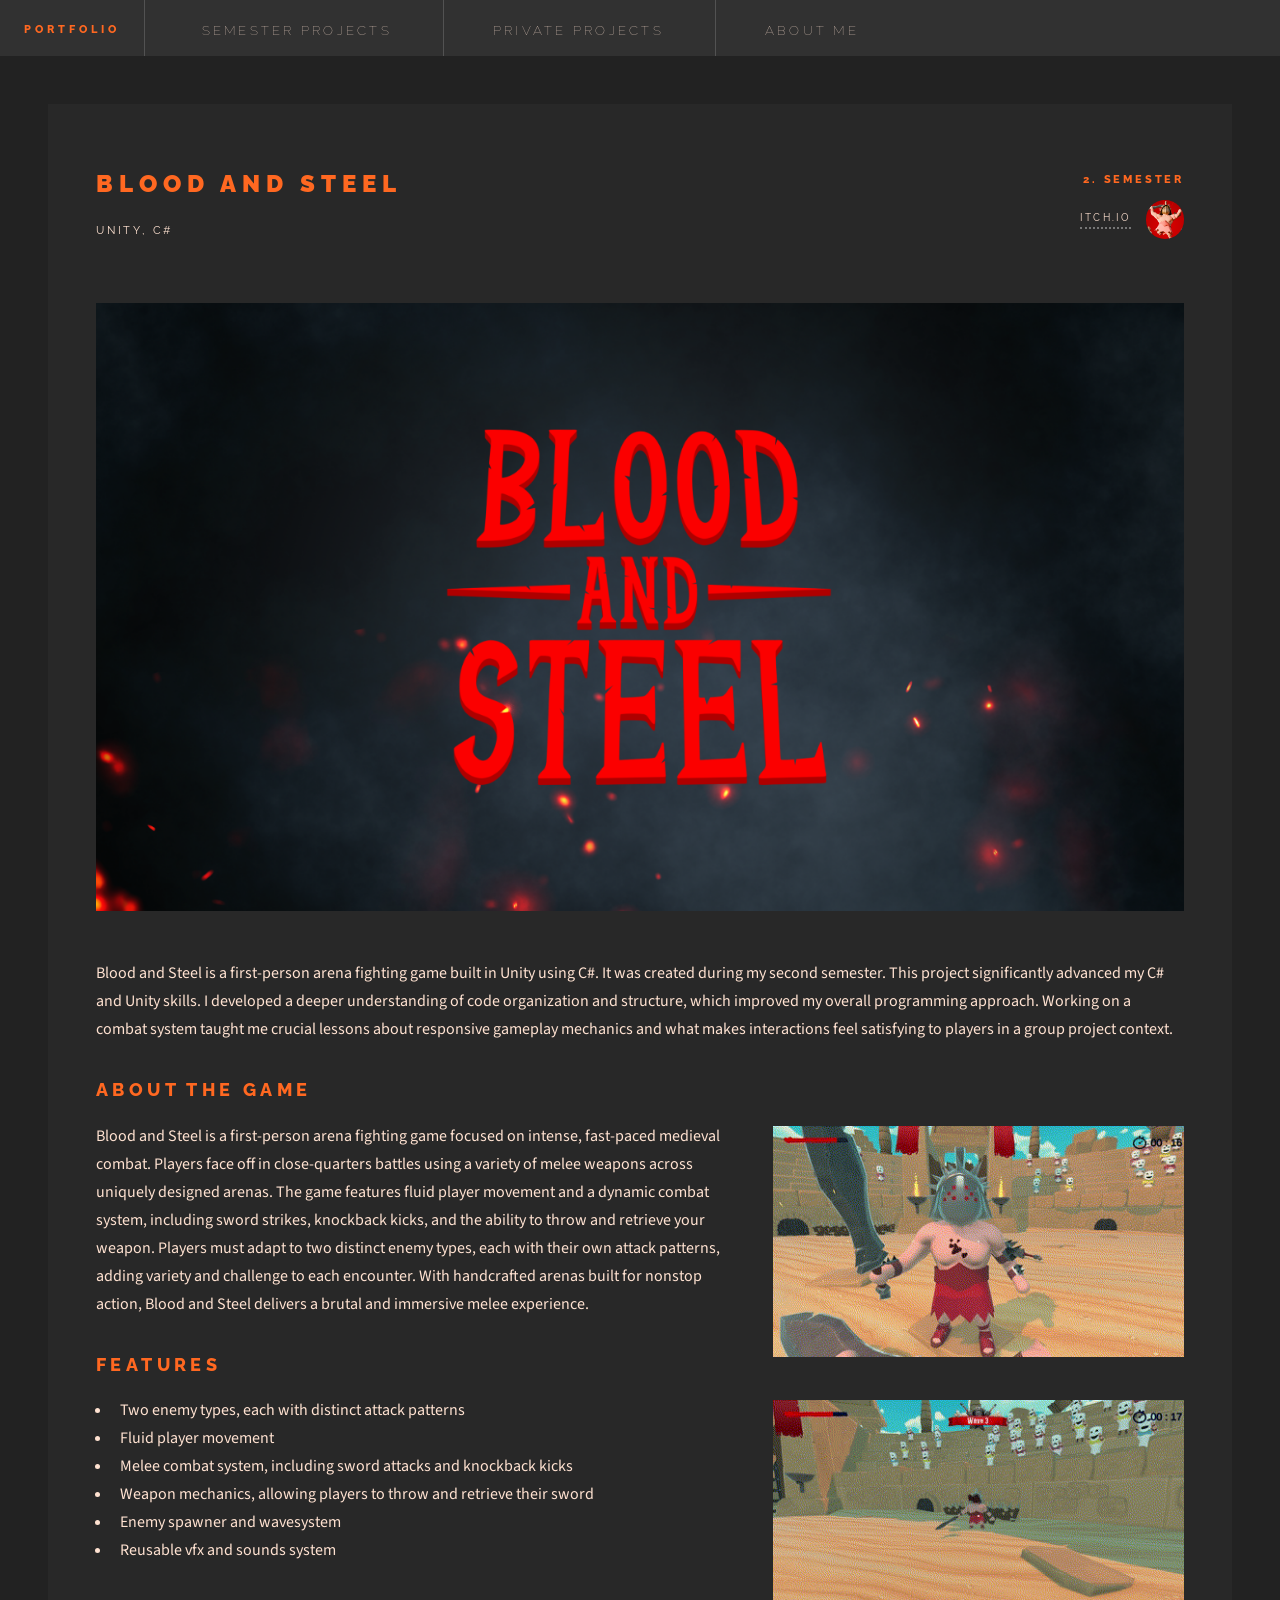
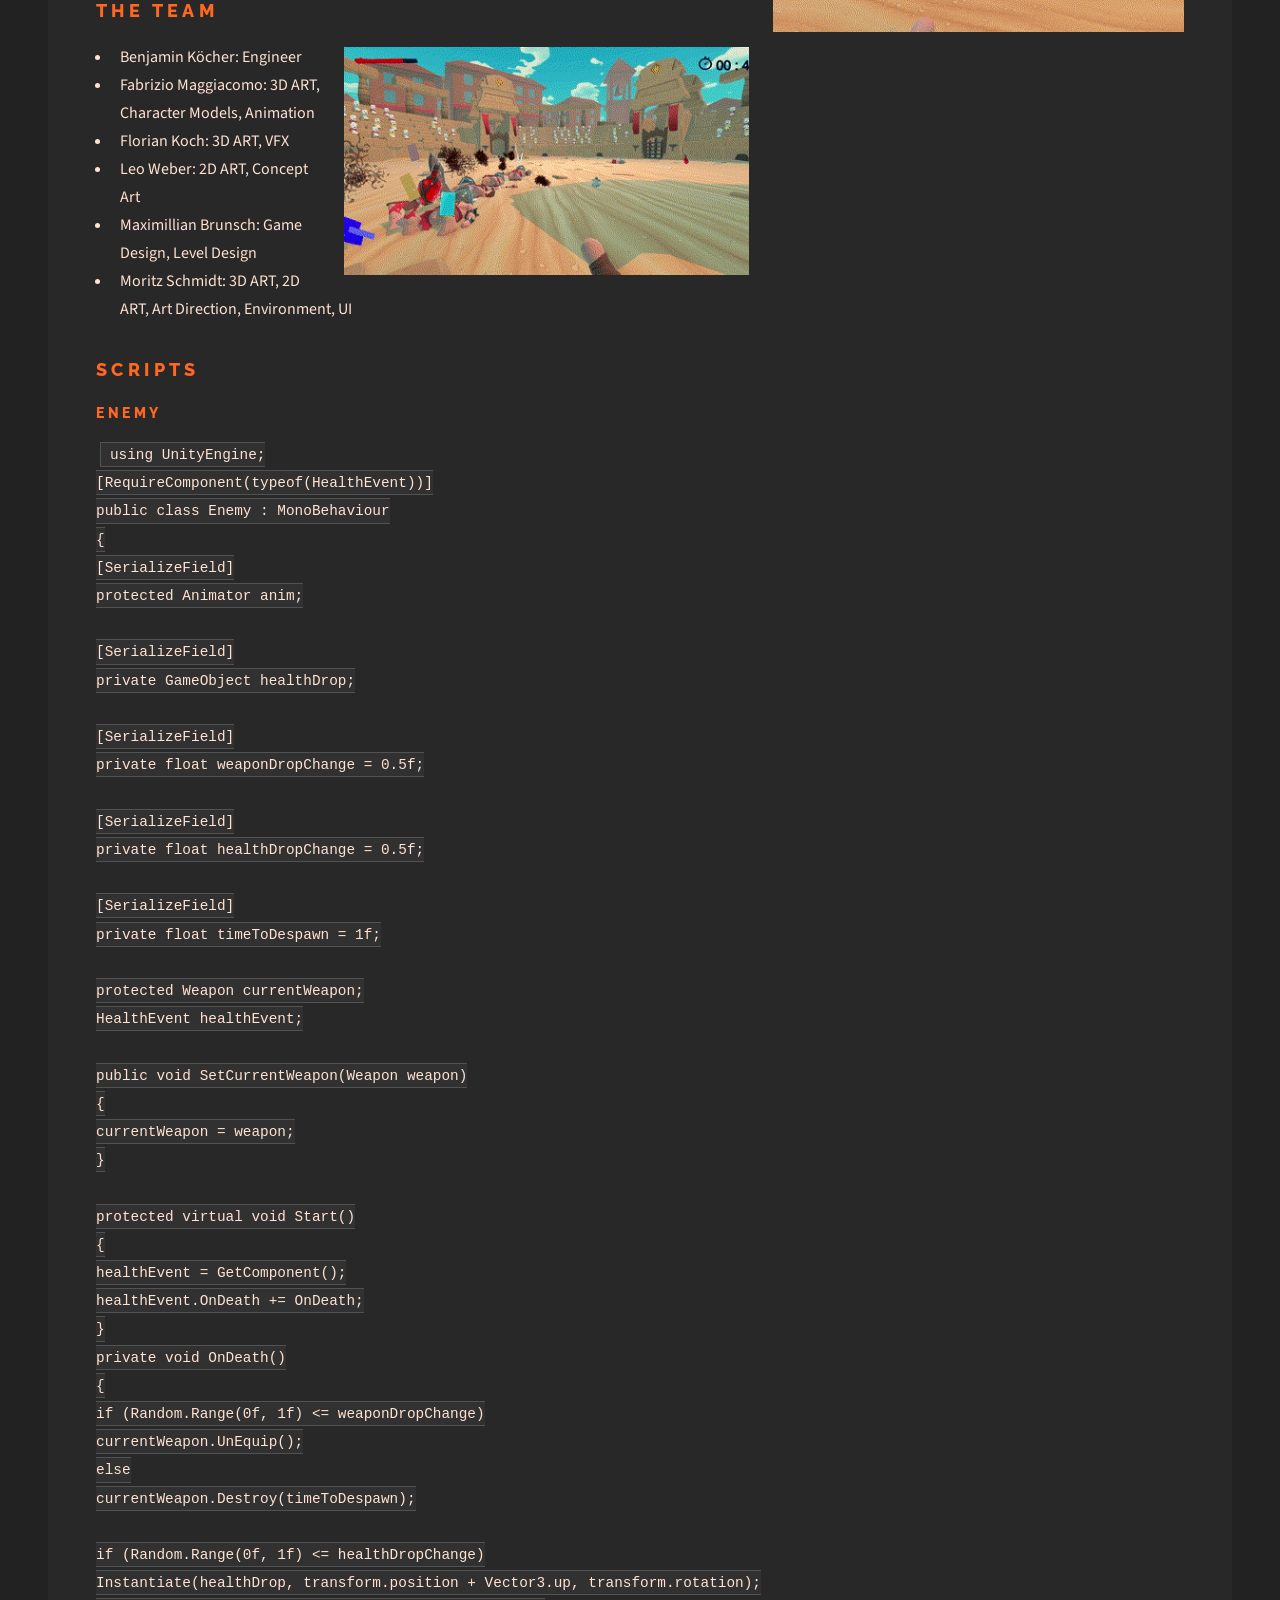
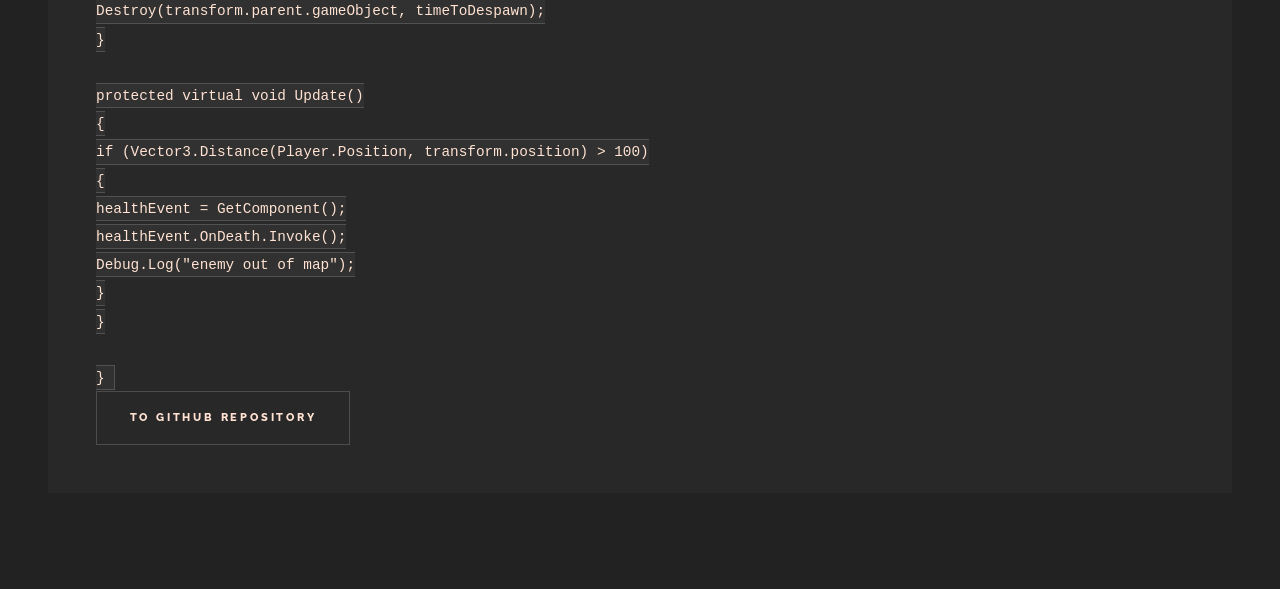
==== commit 81efa8cb: "Worked on the Blood and Steel page, fixed some lines in tuuli and the windy mountain and index" ====
--- a/BloodAndSteel.html
+++ b/BloodAndSteel.html
@@ -77,12 +77,113 @@
 					</div>
 				</header>
 				<a href="BloodAndSteel.html" class="image featured"><img src="images/BloodAndSteelMain.png" alt="" /></a>
-				<p>Blood and Steel is a first-person arena fighting game built in Unity using C#. This project significantly advanced my C# and Unity skills. 
+				<p>Blood and Steel is a first-person arena fighting game built in Unity using C#. It was created during my second semester. This project significantly advanced my C# and Unity skills. 
 					I developed a deeper understanding of code organization and structure, which improved my overall programming approach. 
 					Working on a combat system taught me crucial lessons about responsive gameplay mechanics and what makes interactions feel satisfying to players in a group project context.</p>
+
+					<h2>About the Game</h2>
+					
+					<span class="image right"><img src="images/BloodAndSteel0.gif" alt="" /></span>
+				<p>
+					Blood and Steel is a first-person arena fighting game focused on intense, fast-paced medieval combat. 
+					Players face off in close-quarters battles using a variety of melee weapons across uniquely designed arenas. 
+					The game features fluid player movement and a dynamic combat system, including sword strikes, knockback kicks, 
+					and the ability to throw and retrieve your weapon. Players must adapt to two distinct enemy types, each with their own attack patterns, 
+					adding variety and challenge to each encounter. 
+					With handcrafted arenas built for nonstop action, 
+					Blood and Steel delivers a brutal and immersive melee experience.
+				</p>
+
+					
+				
+				<h2>Features</h2>
+				<span class="image right"><img src="images/BloodAndSteel1.gif" alt="" /></span>
+				<ul>
+					<li>Two enemy types, each with distinct attack patterns</li>
+					<li>Fluid player movement</li>
+					<li>Melee combat system, including sword attacks and knockback kicks</li>
+					<li>Weapon mechanics, allowing players to throw and retrieve their sword</li>
+					<li>Enemy spawner and wavesystem</li>
+					<li>Reusable vfx and sounds system</li>
+
+				</ul>
+
+				<h2>The Team</h2>
+				<ul>
+					<span class="image right"><img src="images/BloodAndSteel2.gif" alt="" /></span>
+					<li>Benjamin Köcher: Engineer</li>
+					
+					<li>Fabrizio Maggiacomo: 3D ART, Character Models, Animation</li>
+					<li>Florian Koch: 3D ART, VFX</li>
+					<li>Leo Weber: 2D ART, Concept Art</li>
+					<li>Maximillian Brunsch: Game Design, Level Design</li>
+					<li>Moritz Schmidt:  3D ART, 2D ART, Art Direction, Environment, UI</li>
+				</ul>
+				<h2>Scripts</h2>
+				<h3>Enemy</h3>
+				<code>using UnityEngine; <br>
+
+
+					[RequireComponent(typeof(HealthEvent))]<br>
+					public class Enemy : MonoBehaviour<br>
+					{<br>
+						[SerializeField]<br>
+						protected Animator anim;<br>
+						<br>
+						[SerializeField]<br>
+						private GameObject healthDrop;<br>
+						<br>
+						[SerializeField]<br>
+						private float weaponDropChange = 0.5f;<br>
+						<br>
+						[SerializeField]<br>
+						private float healthDropChange = 0.5f;<br>
+						<br>
+						[SerializeField]<br>
+						private float timeToDespawn = 1f;<br>
+						<br>
+						protected Weapon currentWeapon;<br>
+						HealthEvent healthEvent;<br>
+						<br>
+						public void SetCurrentWeapon(Weapon weapon)<br>
+						{<br>
+							currentWeapon = weapon;<br>
+						}<br>
+						<br>
+						protected virtual void Start()<br>
+						{<br>
+							healthEvent = GetComponent<HealthEvent>();<br>
+							healthEvent.OnDeath += OnDeath;<br>
+						}<br>
+					
+						private void OnDeath()<br>
+						{<br>
+							if (Random.Range(0f, 1f) <= weaponDropChange)<br>
+								currentWeapon.UnEquip();<br>
+							else<br>
+								currentWeapon.Destroy(timeToDespawn);<br>
+								<br>
+							if (Random.Range(0f, 1f) <= healthDropChange)<br>
+								Instantiate(healthDrop, transform.position + Vector3.up, transform.rotation);<br>
+							Destroy(transform.parent.gameObject, timeToDespawn);<br>
+						}<br>
+						<br>
+						protected virtual void Update()<br>
+						{<br>
+							if (Vector3.Distance(Player.Position, transform.position) > 100)<br>
+							{<br>
+								healthEvent = GetComponent<HealthEvent>();<br>
+								healthEvent.OnDeath.Invoke();<br>
+								Debug.Log("enemy out of map");<br>
+							}<br>
+						}<br>
+						<br>
+					}<br>
+					</code>
 				<footer>
+					<br>
 					<ul class="actions">
-						<li><a href="BloodAndSteel.html" class="button large">Continue Reading</a></li>
+						<li><a href="https://github.com/darkAssassine/BloodAndSteel" class="button large">To Github repository</a></li>
 					</ul>
 				</footer>
 			</article>
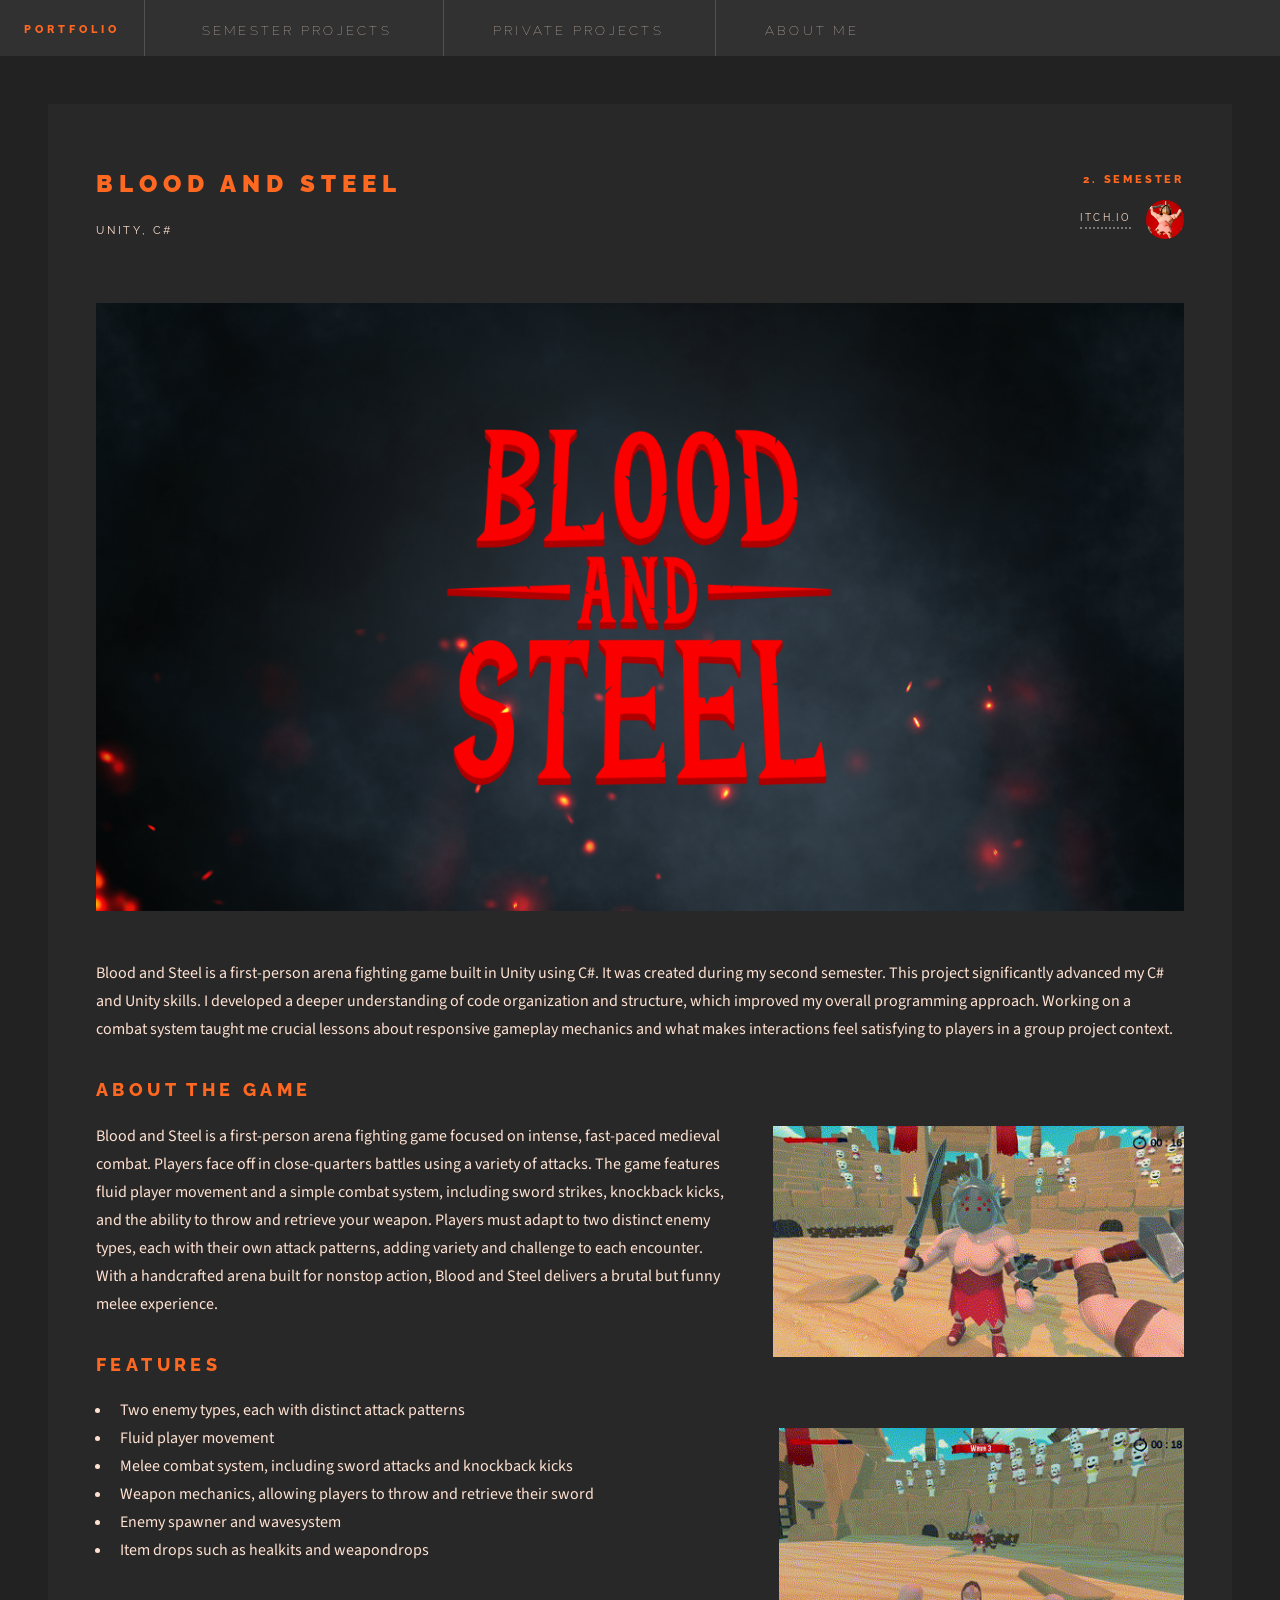
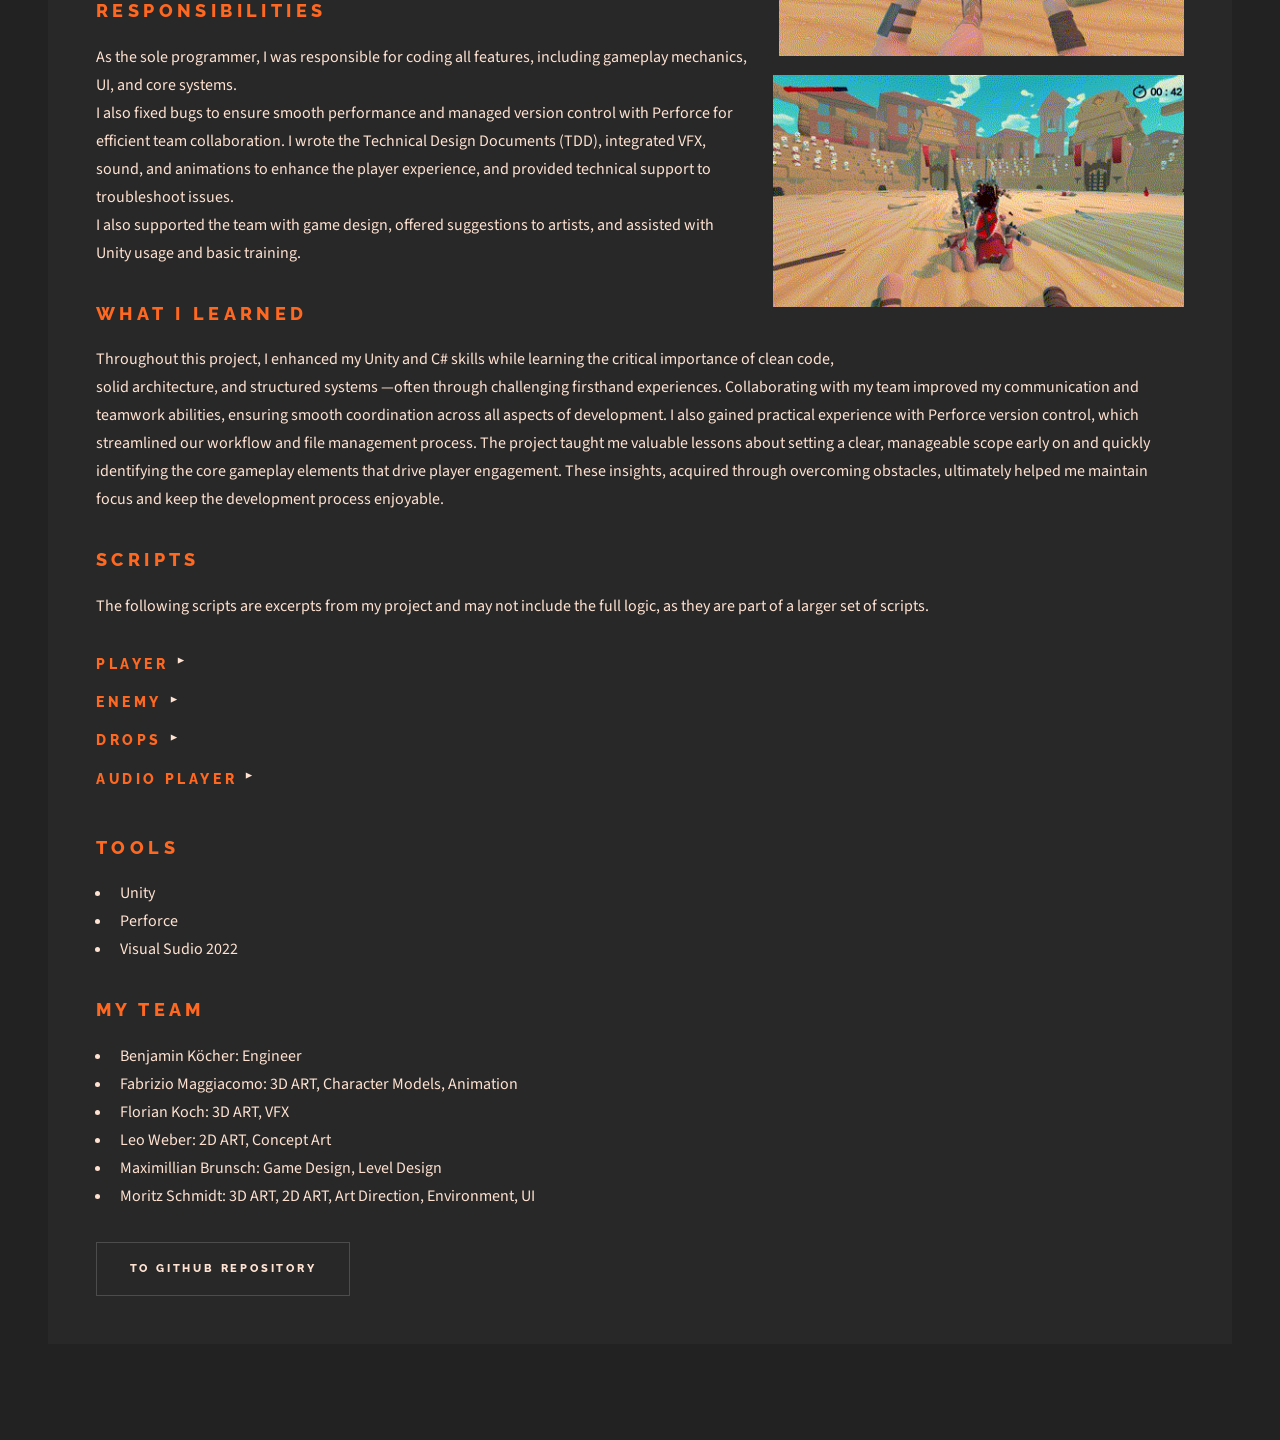
==== commit 225a9672: "Worked on Blood and steel page" ====
--- a/BloodAndSteel.html
+++ b/BloodAndSteel.html
@@ -34,7 +34,7 @@
 							<a href="TuuliAndTheWindyMountain.html">Tuuli And The Windy Mountain</a>
 							<a href="BloodAndSteel.html">Blood And Steel</a>
 							<a href="Ultranatural.html">Ultranatural</a>
-							<a href="EnemyAI.html">EnemyAI</a>
+							<a href="EnemyAI.html">Enemy AI</a>
 						</div>
 					</li>
 
@@ -82,35 +82,286 @@
 					Working on a combat system taught me crucial lessons about responsive gameplay mechanics and what makes interactions feel satisfying to players in a group project context.</p>
 
 					<h2>About the Game</h2>
-					
 					<span class="image right"><img src="images/BloodAndSteel0.gif" alt="" /></span>
 				<p>
 					Blood and Steel is a first-person arena fighting game focused on intense, fast-paced medieval combat. 
-					Players face off in close-quarters battles using a variety of melee weapons across uniquely designed arenas. 
-					The game features fluid player movement and a dynamic combat system, including sword strikes, knockback kicks, 
+					Players face off in close-quarters battles using a variety of attacks. 
+					The game features fluid player movement and a simple combat system, including sword strikes, knockback kicks, 
 					and the ability to throw and retrieve your weapon. Players must adapt to two distinct enemy types, each with their own attack patterns, 
-					adding variety and challenge to each encounter. 
-					With handcrafted arenas built for nonstop action, 
-					Blood and Steel delivers a brutal and immersive melee experience.
+					adding variety and challenge to each encounter. <br>
+					With a handcrafted arena built for nonstop action, 
+					Blood and Steel delivers a brutal but funny melee experience.
 				</p>
 
-					
-				
 				<h2>Features</h2>
-				<span class="image right"><img src="images/BloodAndSteel1.gif" alt="" /></span>
 				<ul>
 					<li>Two enemy types, each with distinct attack patterns</li>
+					<span class="image right"><img src="images/BloodAndSteel1.gif" alt="" /></span>
 					<li>Fluid player movement</li>
 					<li>Melee combat system, including sword attacks and knockback kicks</li>
 					<li>Weapon mechanics, allowing players to throw and retrieve their sword</li>
 					<li>Enemy spawner and wavesystem</li>
-					<li>Reusable vfx and sounds system</li>
-
+					<li>Item drops such as healkits and weapondrops</li>
 				</ul>
 
-				<h2>The Team</h2>
+				<h2>Responsibilities</h2>
+					
+					<p>As the sole programmer, I was responsible for coding all features, 
+						<span class="image right"><img src="images/BloodAndSteel2.gif" alt="" /></span>
+						including gameplay mechanics, UI, and core systems.<br> 
+						I also fixed bugs to ensure smooth performance and managed version control with Perforce for efficient team collaboration. 
+						I wrote the Technical Design Documents (TDD), integrated VFX, sound, and animations to enhance the player experience, 
+						and provided technical support to troubleshoot issues.
+						<br>I also supported the team with game design, offered suggestions to artists, 
+						and assisted with Unity usage and basic training.</p>
+
+				<h2>What I learned</h2>
+				<p>Throughout this project, I enhanced my Unity and C# skills while learning the critical importance of clean code, <br>
+					solid architecture, and structured systems —often through challenging firsthand experiences. 
+					Collaborating with my team improved my communication and teamwork abilities, 
+					ensuring smooth coordination across all aspects of development. I also gained practical experience with Perforce version control, 
+					which streamlined our workflow and file management process. The project taught me valuable lessons about setting a clear, 
+					manageable scope early on and quickly identifying the core gameplay elements that drive player engagement. 
+					These insights, acquired through overcoming obstacles, ultimately helped me maintain focus and keep the development process enjoyable.</p>
+
+				<h2>Scripts</h2>
+				<p>The following scripts are excerpts from my project and may not include the full logic, as they are part of a larger set of scripts.</p>
+
+				<details><summary><h3>Player</h3><span class = "arrow">▶</span></summary>
+					<pre><code>using UnityEngine;
+
+[RequireComponent(typeof(Health))]
+public class Player : MonoBehaviour
+{
+	public static Vector3 LookDirection { get; private set; }
+	public static Vector3 Direction { get; private set; }
+	public static Vector3 Position { get; private set; }
+
+	[SerializeField]
+	private AnimationCurve ScreenshakeCurve;
+
+	[SerializeField]
+	private Transform camLock;
+
+	[SerializeField]
+	private Animator animator;
+
+	private Health health;
+
+	private void Awake()
+	{
+		health = GetComponent<Health>();
+	}
+
+	private void OnEnable()
+	{
+		health.OnDeath += PlayerDied;
+		health.OnHit += Screenshake;
+		health.OnHit += BloodyScreen;
+	}
+
+	private void OnDisable()
+	{
+		health.OnDeath -= PlayerDied;
+		health.OnHit -= Screenshake;
+		health.OnHit -= BloodyScreen;
+	}
+
+	private void FixedUpdate()
+	{
+		Direction = transform.forward;
+		Position = transform.position;
+		LookDirection = camLock.forward;
+	}
+
+	private void PlayerDied()
+	{
+		GameEvents.Instance.PlayerDied.Invoke();
+	}
+
+	private void Screenshake()
+	{
+		GameEvents.Instance.Screenshake.Invoke(ScreenshakeCurve);
+	}
+
+	private void BloodyScreen()
+	{
+		animator.Play("bloody_screen");
+	}
+}</code></pre></details>
+
+				<details><summary><h3>Enemy</h3><span class = "arrow">▶</span></summary>
+				<pre><code>using UnityEngine;
+
+[RequireComponent(typeof(Health))]
+public class Enemy : MonoBehaviour
+{
+    [SerializeField]
+    protected Animator animator;
+
+    [SerializeField]
+    private GameObject healthDrop;
+
+    [SerializeField]
+    private float weaponDropChange = 0.5f;
+
+    [SerializeField]
+    private float healthDropChange = 0.5f;
+
+    [SerializeField]
+    private float timeToDespawn = 1f;
+
+    [SerializeField] 
+    private float maxDistanceToPlayer;
+
+
+    protected Weapon currentWeapon;
+    Health health;
+
+    public void SetCurrentWeapon(Weapon weapon)
+    {
+        currentWeapon = weapon;
+    }
+
+    protected virtual void Start()
+    {
+        health = GetComponent<Health>();
+        health.OnDeath += OnDeath;
+
+    }
+
+    private void OnDeath()
+    {
+        if (Random.Range(0f, 1f) <= weaponDropChange)
+        {
+            currentWeapon.UnEquip();
+        }
+        else
+        {
+            currentWeapon.Destroy(timeToDespawn);
+        }
+
+        if (Random.Range(0f, 1f) <= healthDropChange)
+        {
+            Instantiate(healthDrop, transform.position + Vector3.up, transform.rotation);
+        }
+            
+        Destroy(transform.parent.gameObject, timeToDespawn);
+    }
+
+    protected virtual void Update()
+    {
+        if (Vector3.Distance(Player.Position, transform.position) > maxDistanceToPlayer)
+        {
+            health.OnDeath.Invoke();
+            Debug.Log("enemy too far");
+        }
+    }
+}</code></pre></details>
+<details><summary><h3>Drops</h3><span class = "arrow">▶</span></summary>
+	<pre><code>using UnityEngine;
+
+public class Drops : MonoBehaviour
+{
+	[SerializeField]
+	private Health health;
+
+	[SerializeField, Range(0, 1.0f)]
+	private float weaponDropChange;
+
+	[SerializeField, Range(0, 1.0f)]
+	private float healthDropsChange;
+
+	[SerializeField]
+	private SpawnStartWeapon spawnStartWeapon;
+
+	[SerializeField]
+	private GameObject healthDrop;
+
+	private void Start()
+	{
+		health.OnDeath += Drop;
+	}
+
+	private void OnDisable()
+	{
+		health.OnDeath -= Drop;
+	}
+
+	private void Drop()
+	{
+		if (Random.Range(0.0f, 1.0f) < weaponDropChange)
+		{
+			spawnStartWeapon.currentWeapon.GetComponent<Weapon>().UnEquip();
+		}
+
+		if (Random.Range(0.0f, 1.0f) < healthDropsChange)
+		{
+			Instantiate(healthDrop, transform.position + Vector3.up, transform.rotation);
+		}
+	}
+}</code></pre></details>
+<details><summary><h3>Audio Player</h3><span class = "arrow">▶</span></summary>
+	<pre><code>using UnityEngine;
+
+public class RandomAuidoPlayer : MonoBehaviour
+{
+    [SerializeField]
+    private AudioSource audioSource;
+
+    [SerializeField]
+    private AudioClip[] clips;
+
+    [SerializeField]
+    private bool PlayOnStart;
+
+    [SerializeField]
+    private bool autoPlayNext;
+
+    private bool shouldPlayNext = false;
+
+    void Start()
+    {
+        if (PlayOnStart)
+        {
+            Play();
+        }
+    }
+
+    void Update()
+    {
+        if (autoPlayNext && shouldPlayNext && audioSource.isPlaying == false)
+        {
+            Play();
+            Debug.Log("shit");
+        }
+    }
+
+    public void Play()
+    {
+        shouldPlayNext = true;
+        audioSource.clip = clips[Random.Range(0, clips.Length)];
+        audioSource.Play();
+    }
+
+    public void Stop()
+    {
+        shouldPlayNext = false;
+        audioSource.Stop();
+    }
+}</code></pre></details>
+<br>
+
+<h2>Tools</h2>
 				<ul>
-					<span class="image right"><img src="images/BloodAndSteel2.gif" alt="" /></span>
+					<li>Unity</li>	
+					<li>Perforce</li>
+					<li>Visual Sudio 2022</li>
+				</ul>
+
+
+<h2>My Team</h2>
+				<ul>
 					<li>Benjamin Köcher: Engineer</li>
 					
 					<li>Fabrizio Maggiacomo: 3D ART, Character Models, Animation</li>
@@ -119,67 +370,8 @@
 					<li>Maximillian Brunsch: Game Design, Level Design</li>
 					<li>Moritz Schmidt:  3D ART, 2D ART, Art Direction, Environment, UI</li>
 				</ul>
-				<h2>Scripts</h2>
-				<h3>Enemy</h3>
-				<code>using UnityEngine; <br>
-
-
-					[RequireComponent(typeof(HealthEvent))]<br>
-					public class Enemy : MonoBehaviour<br>
-					{<br>
-						[SerializeField]<br>
-						protected Animator anim;<br>
-						<br>
-						[SerializeField]<br>
-						private GameObject healthDrop;<br>
-						<br>
-						[SerializeField]<br>
-						private float weaponDropChange = 0.5f;<br>
-						<br>
-						[SerializeField]<br>
-						private float healthDropChange = 0.5f;<br>
-						<br>
-						[SerializeField]<br>
-						private float timeToDespawn = 1f;<br>
-						<br>
-						protected Weapon currentWeapon;<br>
-						HealthEvent healthEvent;<br>
-						<br>
-						public void SetCurrentWeapon(Weapon weapon)<br>
-						{<br>
-							currentWeapon = weapon;<br>
-						}<br>
-						<br>
-						protected virtual void Start()<br>
-						{<br>
-							healthEvent = GetComponent<HealthEvent>();<br>
-							healthEvent.OnDeath += OnDeath;<br>
-						}<br>
-					
-						private void OnDeath()<br>
-						{<br>
-							if (Random.Range(0f, 1f) <= weaponDropChange)<br>
-								currentWeapon.UnEquip();<br>
-							else<br>
-								currentWeapon.Destroy(timeToDespawn);<br>
-								<br>
-							if (Random.Range(0f, 1f) <= healthDropChange)<br>
-								Instantiate(healthDrop, transform.position + Vector3.up, transform.rotation);<br>
-							Destroy(transform.parent.gameObject, timeToDespawn);<br>
-						}<br>
-						<br>
-						protected virtual void Update()<br>
-						{<br>
-							if (Vector3.Distance(Player.Position, transform.position) > 100)<br>
-							{<br>
-								healthEvent = GetComponent<HealthEvent>();<br>
-								healthEvent.OnDeath.Invoke();<br>
-								Debug.Log("enemy out of map");<br>
-							}<br>
-						}<br>
-						<br>
-					}<br>
-					</code>
+
+
 				<footer>
 					<br>
 					<ul class="actions">
--- a/assets/css/main.css
+++ b/assets/css/main.css
@@ -384,14 +384,17 @@
 	border: solid 1px rgba(160, 160, 160, 0.3);
 	font-family: "Courier New", monospace;
 	font-size: 0.9em;
-	margin: 0 0.25em;
-	padding: 0.25em 0.65em;
+	padding: 1em;
+    display: inline-block;
+	scrollbar-width: thin;
+    scrollbar-color: #444 #1e1e1e;
+    overflow-x: auto;
 }
 
 pre {
 	-webkit-overflow-scrolling: touch;
 	font-family: "Courier New", monospace;
-	font-size: 0.9em;
+	font-size: .9em;
 	margin: 0 0 2em 0;
 }
 
@@ -3780,7 +3783,7 @@
 	font-size: small;
 	cursor: pointer;
 	margin: 0;
-
+	display: inline-block;
 }
 
 
@@ -3789,6 +3792,10 @@
 	position: absolute;
 	background-color: #313131;
 	white-space: nowrap;
+	margin-left: 14px;
+	min-width: 125px;
+	box-sizing: border-box;
+	margin-top: -2px;
 }
 
 .dropdown-content a {
@@ -3851,4 +3858,39 @@
 
 .horizontal-scrollbox-container::-webkit-scrollbar-track {
     background-color: #1c1c1c;
-}+}
+summary {
+	cursor: pointer;
+	display: flex;
+	align-items: center;
+	gap: 0.5em;
+	list-style: none;
+	
+  }
+  
+  summary::-webkit-details-marker {
+	display: none;
+  }
+  
+  details[open] .arrow {
+	transform: rotate(90deg);
+	transition: transform 0.2s ease;
+	font-size: 0.8em;
+	margin-top: -19px;
+  }
+  
+  .arrow {
+	display: inline-block;
+	transition: transform 0.2s ease;
+	font-size: 0.8em;
+	margin-top: -19px;
+  }
+  summary:hover h3{
+	color: #ffaa0c;
+  }
+  summary:hover h2{
+	color: #ffaa0c;
+  }
+  summary:hover h4{
+	color: #ffaa0c;
+  }
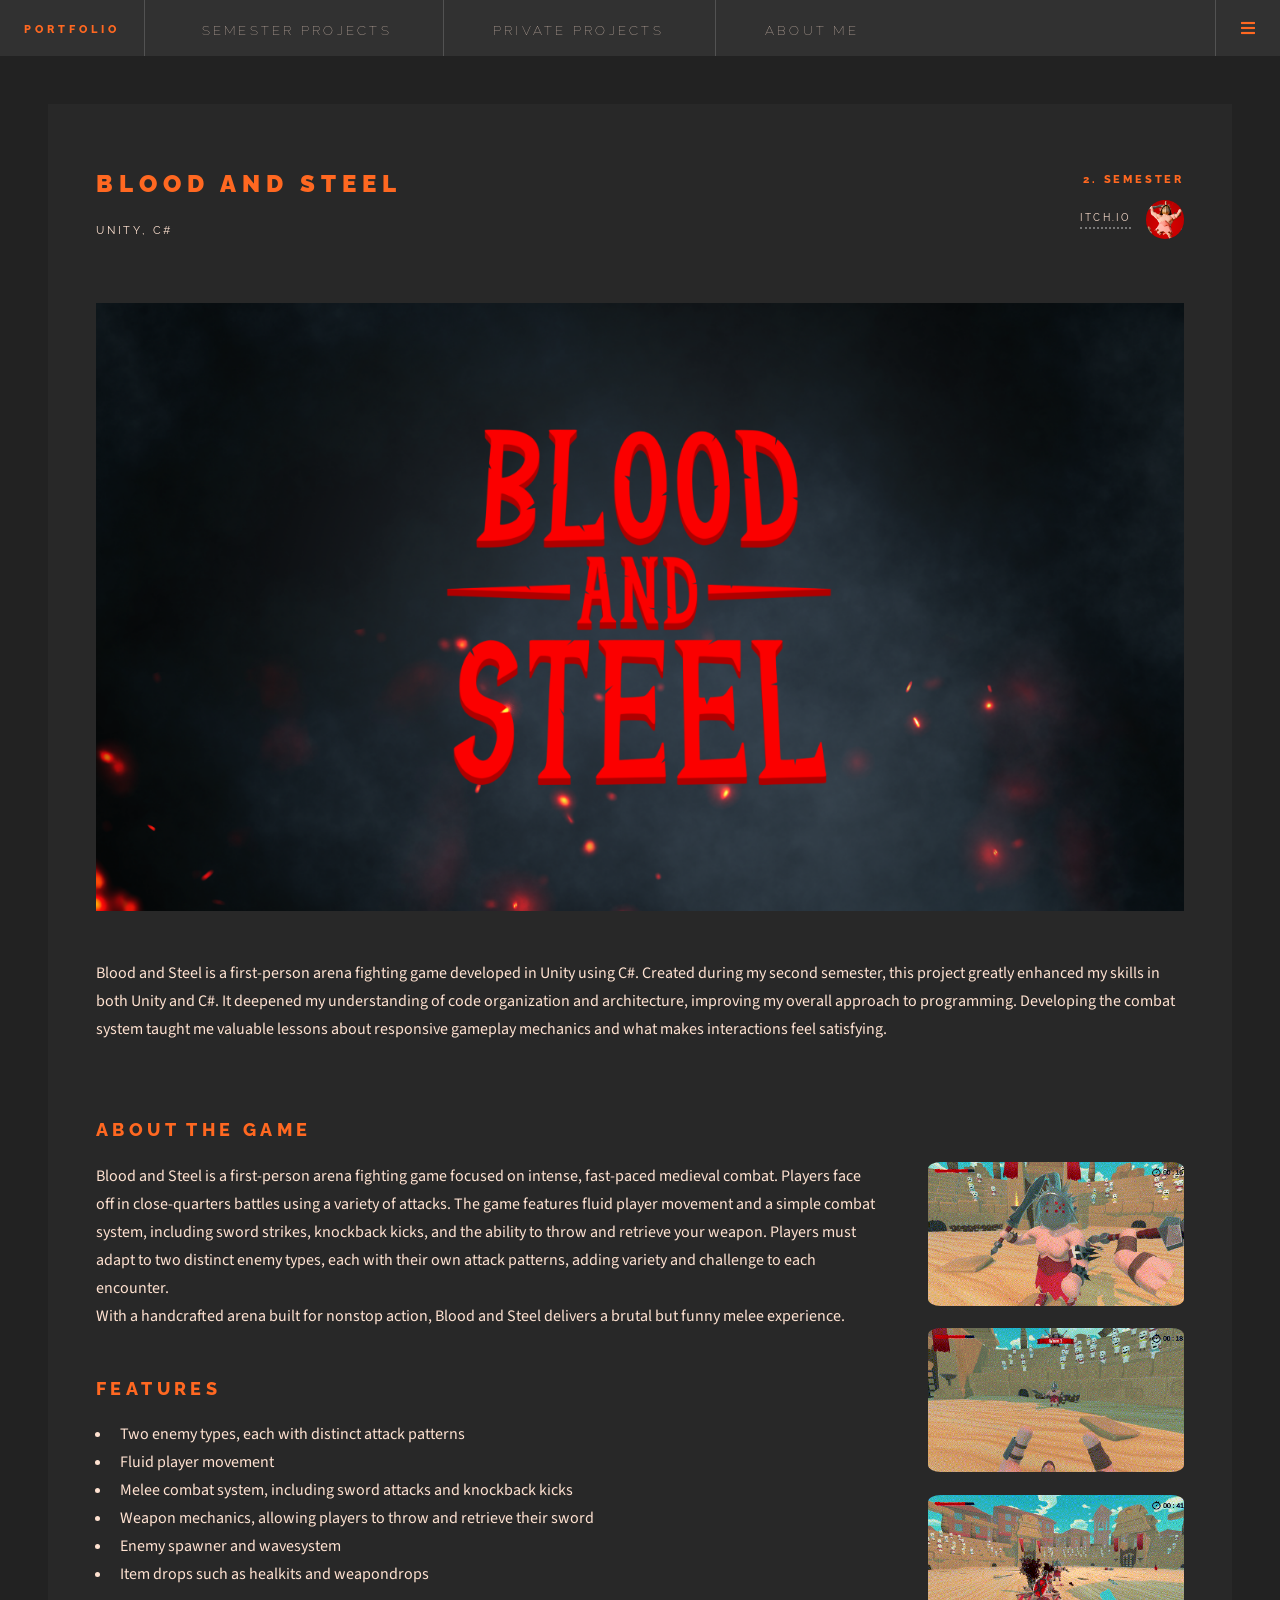
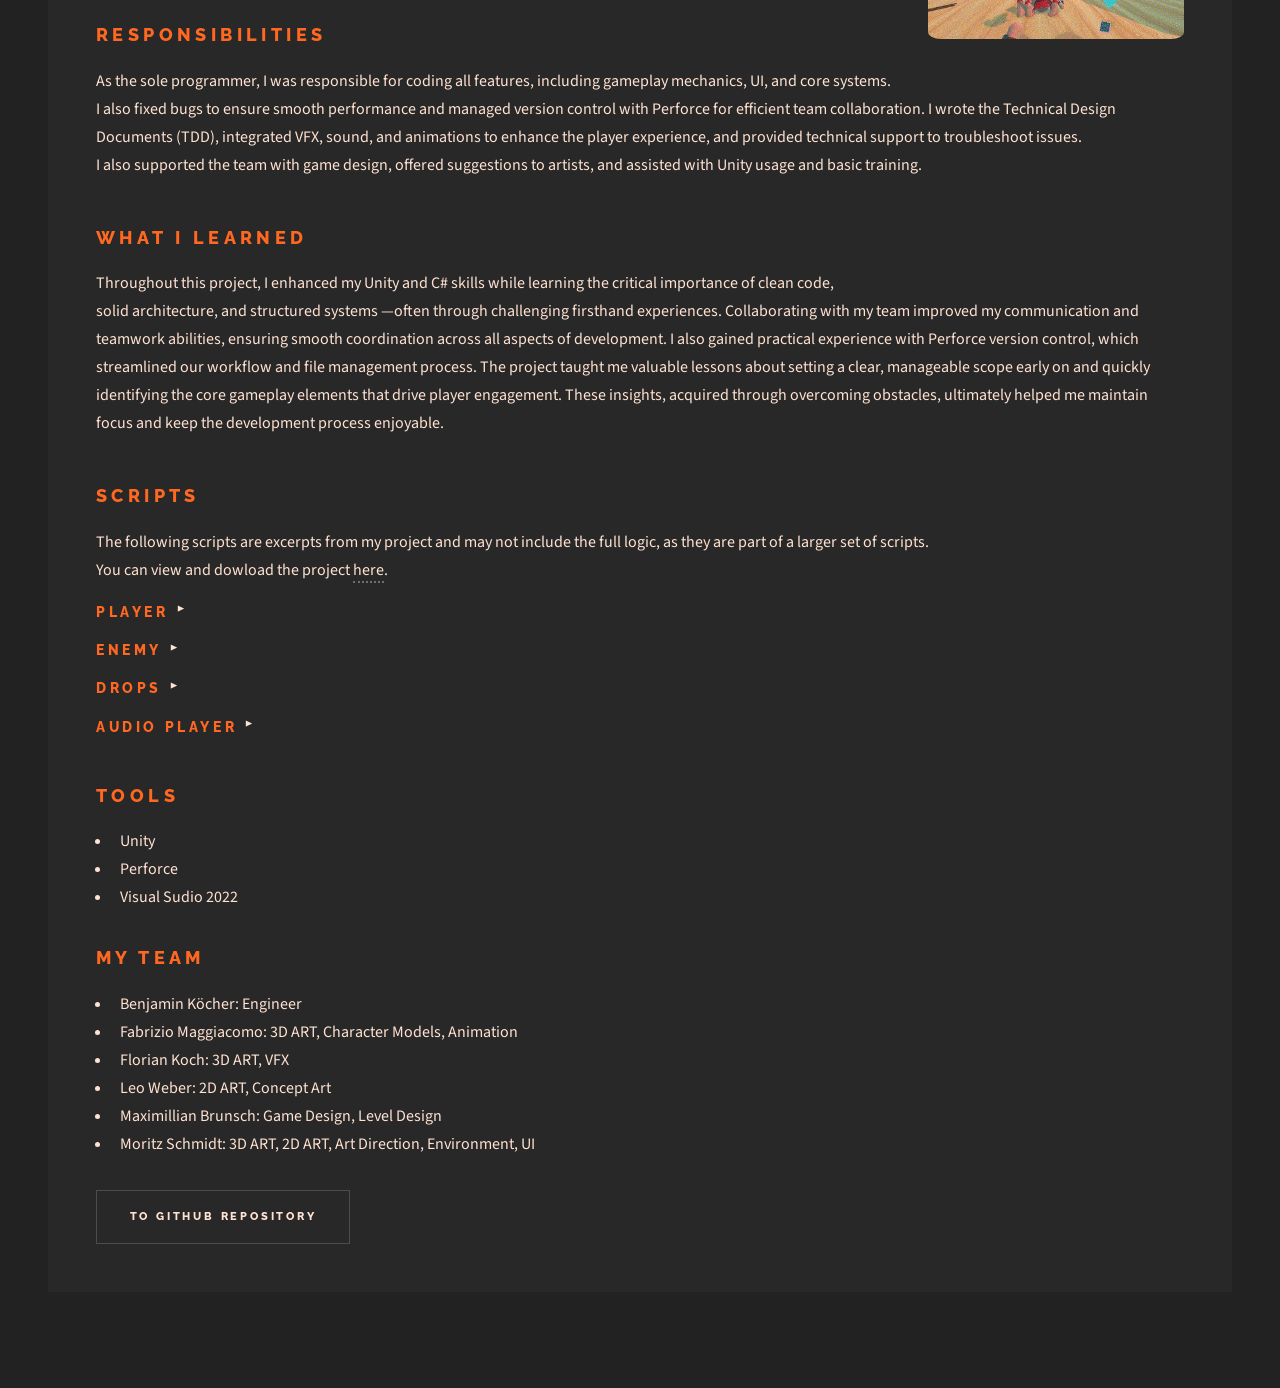
==== commit 57496c39: "Worked on the website subpages the only thing that is missing is, checking grammar and writing, test" ====
--- a/BloodAndSteel.html
+++ b/BloodAndSteel.html
@@ -7,11 +7,11 @@
 <html>
 
 <head>
-	<title>SubPages Template</title>
+	<title>Blood And Steel</title>
 	<meta charset="utf-8" />
 	<meta name="viewport" content="width=device-width, initial-scale=1, user-scalable=no" />
 	<link rel="stylesheet" href="assets/css/main.css" />
-	<link rel="icon" type=" image/png" href="images/WebsiteIconVar.png" />
+	<link rel="icon" type=" image/png" href="WebsiteIcon.png" />
 </head>
 
 <body class="is-preload">
@@ -56,9 +56,46 @@
 						</div>
 
 					</li>
+					
+				</ul>
+				
+			</nav>
+			<nav class="main">
+				<ul>
+					<li class="menu">
+						<a class="fa-bars" href="#menu">Menu</a>
+					</li>
 				</ul>
 			</nav>
 		</header>
+
+		<!-- Menu -->
+		<section id="menu">
+
+			<!-- Links -->
+				<section>
+					<ul class="links">
+						<li>							
+								<h3>semester projects</h3>
+								<a href="TuuliAndTheWindyMountain.html"><p>Tuuli And The Windy Mountain</p></a>
+								<a href="BloodAndSteel.html"><p>Blood And Steel</p></a>
+								<a href="Ultranatural.html"><p>Ultranatural</p></a>
+								<a href="EnemyAI.html"><p>Enemy AI</p></a>
+						</li>
+						<li>
+								<h3>private projects</h3>
+								<a href="GameProgrammingPatternsExercises.html"><p>Game Programming Patterns Exercises</p></a>
+								<a href="UnityExercises.html"><p>Unity Exercise</p></a>
+						</li>
+						<li>
+								<h3>About Me</h3>
+								<a href="https://www.linkedin.com/in/benjamin-koecher-4913a52a2"><p>LinkedIn</p></a>
+								<a href="https://github.com/darkAssassine"><p>GitHub</p></a>
+							</a>
+						</li>
+					</ul>
+				</section>
+		</section>
 
 		<!-- Main -->
 		<div id="main">
@@ -67,7 +104,7 @@
 			<article class="post">
 				<header>
 					<div class="title">
-						<h2><a href="BloodAndSteel.html">Blood And Steel</a></h2>
+						<h2><a href="https://s4g.itch.io/blood-and-steel">Blood And Steel</a></h2>
 						<p>Unity, C#</p>
 					</div>
 					<div class="meta">
@@ -76,13 +113,23 @@
 								src="images/BloodAndSteelIcon.png" /></a>
 					</div>
 				</header>
-				<a href="BloodAndSteel.html" class="image featured"><img src="images/BloodAndSteelMain.png" alt="" /></a>
-				<p>Blood and Steel is a first-person arena fighting game built in Unity using C#. It was created during my second semester. This project significantly advanced my C# and Unity skills. 
-					I developed a deeper understanding of code organization and structure, which improved my overall programming approach. 
-					Working on a combat system taught me crucial lessons about responsive gameplay mechanics and what makes interactions feel satisfying to players in a group project context.</p>
-
+	
+				<a href="https://s4g.itch.io/blood-and-steel" class="image featured"><img src="images/BloodAndSteelMain.png" alt="" /></a>
+				<p>Blood and Steel is a first-person arena fighting game developed in Unity using C#. Created during my second semester, this project greatly enhanced my skills in both Unity and C#.
+					It deepened my understanding of code organization and architecture, improving my overall approach to programming.
+					Developing the combat system taught me valuable lessons about responsive gameplay mechanics and what makes interactions feel satisfying.
+				</p>
+				<br>
+				<br>
+
+			
 					<h2>About the Game</h2>
-					<span class="image right"><img src="images/BloodAndSteel0.gif" alt="" /></span>
+						<div class="gif-column">
+					<img src="images/BloodAndSteel0.gif" alt="GIF 1">
+					<img src="images/BloodAndSteel1.gif" alt="GIF 2">
+					<img src="images/BloodAndSteel2.gif" alt="GIF 3">
+				  </div>
+					<!--<span class="image right"><img src="images/BloodAndSteel0.gif" alt="" /></span>-->
 				<p>
 					Blood and Steel is a first-person arena fighting game focused on intense, fast-paced medieval combat. 
 					Players face off in close-quarters battles using a variety of attacks. 
@@ -92,28 +139,33 @@
 					With a handcrafted arena built for nonstop action, 
 					Blood and Steel delivers a brutal but funny melee experience.
 				</p>
+			
+				<br>
 
 				<h2>Features</h2>
 				<ul>
 					<li>Two enemy types, each with distinct attack patterns</li>
-					<span class="image right"><img src="images/BloodAndSteel1.gif" alt="" /></span>
+					<!--<span class="image right"><img src="images/BloodAndSteel1.gif" alt="" /></span>-->
 					<li>Fluid player movement</li>
 					<li>Melee combat system, including sword attacks and knockback kicks</li>
 					<li>Weapon mechanics, allowing players to throw and retrieve their sword</li>
 					<li>Enemy spawner and wavesystem</li>
 					<li>Item drops such as healkits and weapondrops</li>
 				</ul>
+				
+			
 
 				<h2>Responsibilities</h2>
 					
-					<p>As the sole programmer, I was responsible for coding all features, 
-						<span class="image right"><img src="images/BloodAndSteel2.gif" alt="" /></span>
-						including gameplay mechanics, UI, and core systems.<br> 
-						I also fixed bugs to ensure smooth performance and managed version control with Perforce for efficient team collaboration. 
-						I wrote the Technical Design Documents (TDD), integrated VFX, sound, and animations to enhance the player experience, 
-						and provided technical support to troubleshoot issues.
-						<br>I also supported the team with game design, offered suggestions to artists, 
-						and assisted with Unity usage and basic training.</p>
+				<p>As the sole programmer, I was responsible for coding all features, 
+					including gameplay mechanics, UI, and core systems.<br> 
+					I also fixed bugs to ensure smooth performance and managed version control with Perforce for efficient team collaboration. 
+					I wrote the Technical Design Documents (TDD), integrated VFX, sound, and animations to enhance the player experience, 
+					and provided technical support to troubleshoot issues.
+					<br>I also supported the team with game design, offered suggestions to artists, 
+					and assisted with Unity usage and basic training.</p>
+						<br>
+			
 
 				<h2>What I learned</h2>
 				<p>Throughout this project, I enhanced my Unity and C# skills while learning the critical importance of clean code, <br>
@@ -123,10 +175,12 @@
 					which streamlined our workflow and file management process. The project taught me valuable lessons about setting a clear, 
 					manageable scope early on and quickly identifying the core gameplay elements that drive player engagement. 
 					These insights, acquired through overcoming obstacles, ultimately helped me maintain focus and keep the development process enjoyable.</p>
-
+				
+					<br>
+					
 				<h2>Scripts</h2>
-				<p>The following scripts are excerpts from my project and may not include the full logic, as they are part of a larger set of scripts.</p>
-
+				<p>The following scripts are excerpts from my project and may not include the full logic, as they are part of a larger set of scripts. 
+					<br>You can view and dowload the project <a href="https://github.com/darkAssassine/BloodAndSteel">here</a>.</p>
 				<details><summary><h3>Player</h3><span class = "arrow">▶</span></summary>
 					<pre><code>using UnityEngine;
 
@@ -358,7 +412,7 @@
 					<li>Perforce</li>
 					<li>Visual Sudio 2022</li>
 				</ul>
-
+				
 
 <h2>My Team</h2>
 				<ul>
@@ -371,7 +425,6 @@
 					<li>Moritz Schmidt:  3D ART, 2D ART, Art Direction, Environment, UI</li>
 				</ul>
 
-
 				<footer>
 					<br>
 					<ul class="actions">
--- a/assets/css/main.css
+++ b/assets/css/main.css
@@ -176,8 +176,9 @@
 	body {
 		min-width: 320px;
 	}
-
-}
+}
+
+
 
 html {
 	box-sizing: border-box;
@@ -279,7 +280,7 @@
 	-webkit-transition: color 0.2s ease, border-bottom-color 0.2s ease;
 	-ms-transition: color 0.2s ease, border-bottom-color 0.2s ease;
 	transition: color 0.2s ease, border-bottom-color 0.2s ease;
-	border-bottom: dotted 2px rgba(160, 160, 160, 0.65);
+	border-bottom: dotted 2px rgb(110, 110, 110);
 	color: inherit;
 	text-decoration: none;
 }
@@ -312,7 +313,7 @@
 }
 
 p {
-	margin: 0 0 2em 0;
+	margin: 0 0 1em 0;
 }
 
 h1,
@@ -2416,7 +2417,7 @@
 
 .image {
 	border: 0;
-	display: inline-block;
+	display: block;
 	position: relative;
 }
 
@@ -3173,6 +3174,7 @@
 	margin-top: -1em;
 	text-transform: uppercase;
 }
+
 
 /* Table */
 
@@ -3703,6 +3705,7 @@
 #menu .links>li a {
 	display: block;
 	border-bottom: 0;
+	padding-bottom: 0.7em;
 }
 
 #menu .links>li a h3 {
@@ -3715,7 +3718,7 @@
 
 #menu .links>li a p {
 	font-family: "Raleway", Helvetica, sans-serif;
-	font-size: 0.6em;
+	font-size: 0.7em;
 	font-weight: 400;
 	letter-spacing: 0.25em;
 	margin-bottom: 0;
@@ -3755,12 +3758,10 @@
 
 #menu::-webkit-scrollbar-track {
 	background: #1e1e1e;
-	/* Dunkler Hintergrund */
 }
 
 #menu::-webkit-scrollbar-thumb {
 	background: #444;
-	/* Dunkler Scrollbalken */
 	border-radius: 10px;
 }
 
@@ -3795,7 +3796,7 @@
 	margin-left: 14px;
 	min-width: 125px;
 	box-sizing: border-box;
-	margin-top: -2px;
+	margin-top: -01.3vh;
 }
 
 .dropdown-content a {
@@ -3814,17 +3815,15 @@
 	display: block;
 }
 
-
-
 .horizontal-scrollbox-container {
     width: 100%;
-    height: auto; /* Automatically adjust height based on content */
-    overflow-x: auto; /* Enable horizontal scrolling */
+    height: auto; 
+    overflow-x: auto;
     white-space: nowrap;
     background-color: #1c1c1c;
     padding: 10px;
     border-radius: 8px;
-    box-sizing: border-box; /* Ensure padding does not affect the container size */
+    box-sizing: border-box;
 }
 
 .horizontal-scrollbox-content {
@@ -3838,8 +3837,8 @@
     padding: 20px;
     border-radius: 6px;
     text-align: center;
-    flex: 0 0 auto; /* Prevent shrinking, and allow items to retain their width based on content */
-    min-width: 150px; /* Make sure the items have a minimum width */
+    flex: 0 0 auto; 
+    min-width: 150px; 
 }
 
 .horizontal-scrollbox-item:hover {
@@ -3893,4 +3892,49 @@
   }
   summary:hover h4{
 	color: #ffaa0c;
-  }+  }
+
+  .gif-wrapper {
+	position: absolute; 
+	top: 20%;
+	right: 5%;
+	width: 20vw;
+	max-width: 300px;
+	z-index: 1;
+  }
+  
+  .gif-wrapper img {
+	width: 100%;
+	height: auto;
+  }
+  .gif-column {
+	float: right;
+	margin-left: 3em; 
+	width: 20vw;
+	display: flex;
+	flex-direction: column;
+	gap: 1.4rem;
+  }
+  
+  .gif-column img {
+
+	height: auto;
+	border-radius: 5%;
+  }
+
+  
+@media screen and (max-width: 480px) {
+
+	.gif-column{
+		float: center;
+		margin: none;
+		width: 100%;
+		flex-direction: column;    
+		align-items: center; 
+		padding-bottom: 1.5em;
+	}
+	.gif-column img {
+		width: 60vw;           
+		max-width: none;   
+	  }
+}
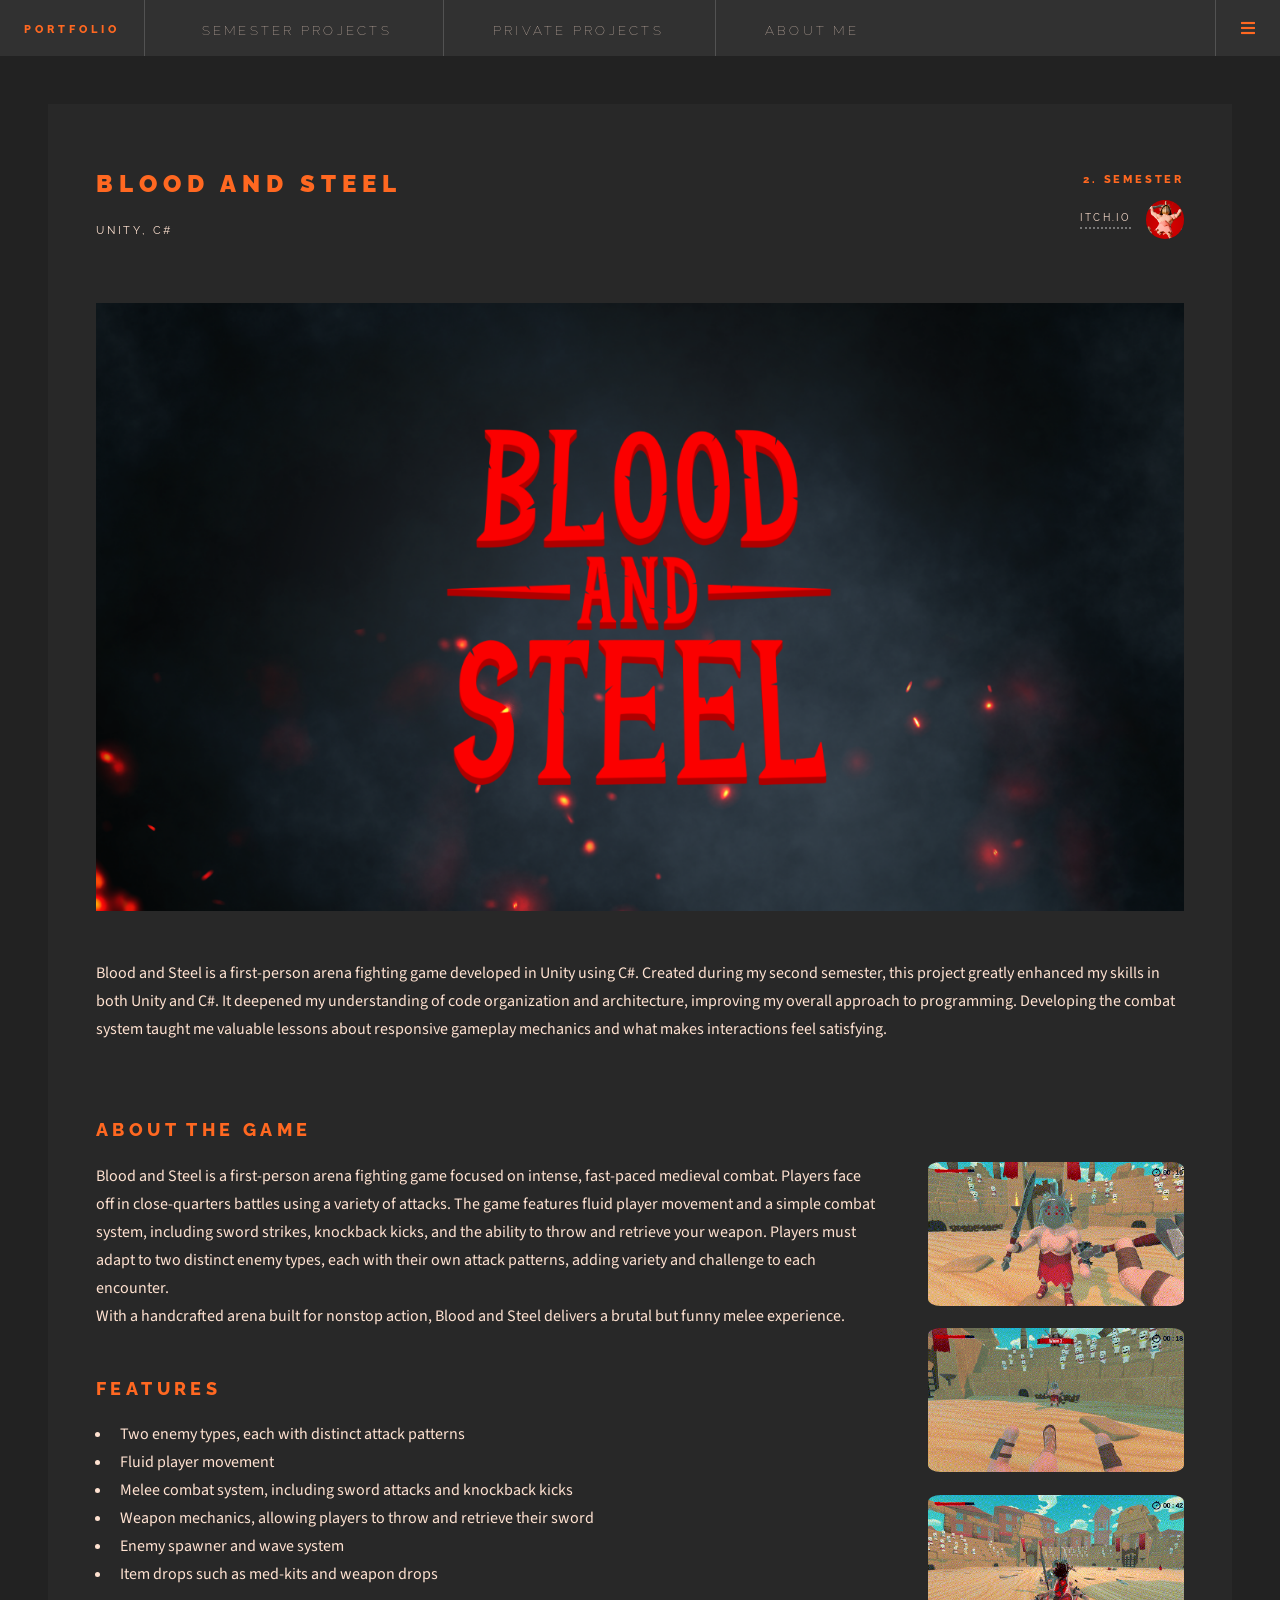
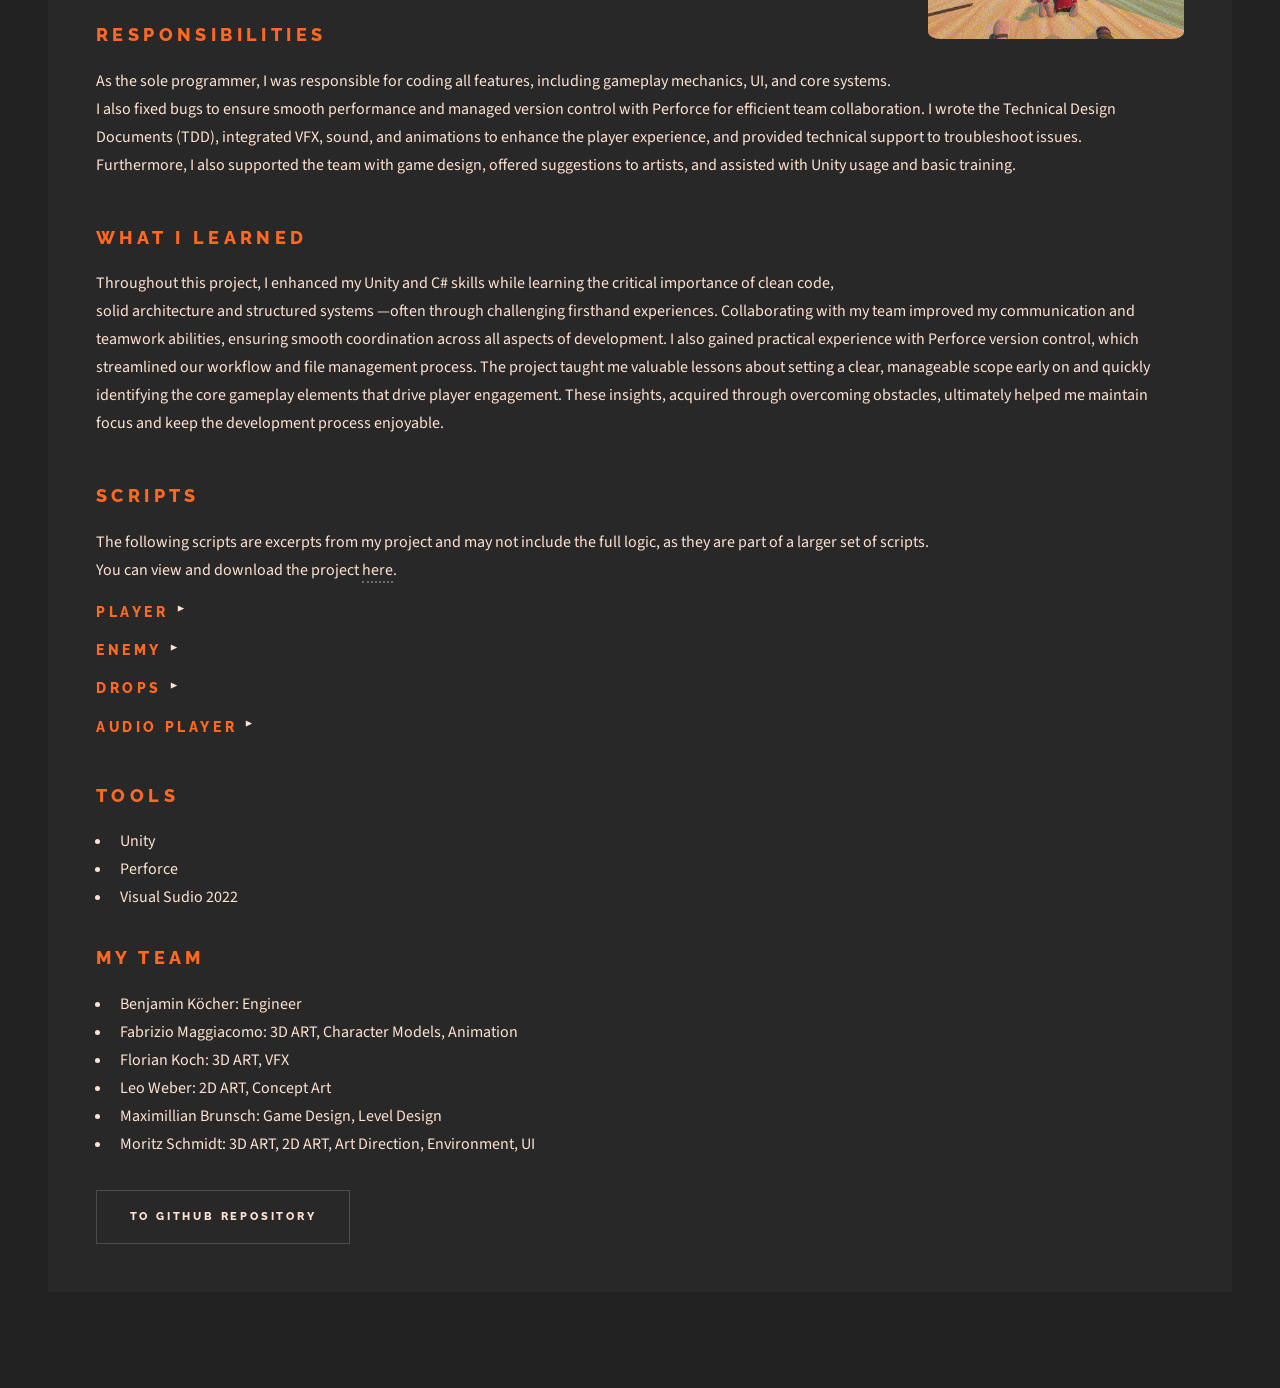
==== commit c333153f: "Fixed some writing and spelling." ====
--- a/BloodAndSteel.html
+++ b/BloodAndSteel.html
@@ -149,8 +149,8 @@
 					<li>Fluid player movement</li>
 					<li>Melee combat system, including sword attacks and knockback kicks</li>
 					<li>Weapon mechanics, allowing players to throw and retrieve their sword</li>
-					<li>Enemy spawner and wavesystem</li>
-					<li>Item drops such as healkits and weapondrops</li>
+					<li>Enemy spawner and wave system</li>
+					<li>Item drops such as med-kits and weapon drops</li>
 				</ul>
 				
 			
@@ -162,14 +162,14 @@
 					I also fixed bugs to ensure smooth performance and managed version control with Perforce for efficient team collaboration. 
 					I wrote the Technical Design Documents (TDD), integrated VFX, sound, and animations to enhance the player experience, 
 					and provided technical support to troubleshoot issues.
-					<br>I also supported the team with game design, offered suggestions to artists, 
+					<br>Furthermore, I also supported the team with game design, offered suggestions to artists, 
 					and assisted with Unity usage and basic training.</p>
 						<br>
 			
 
 				<h2>What I learned</h2>
 				<p>Throughout this project, I enhanced my Unity and C# skills while learning the critical importance of clean code, <br>
-					solid architecture, and structured systems —often through challenging firsthand experiences. 
+					solid architecture and structured systems —often through challenging firsthand experiences. 
 					Collaborating with my team improved my communication and teamwork abilities, 
 					ensuring smooth coordination across all aspects of development. I also gained practical experience with Perforce version control, 
 					which streamlined our workflow and file management process. The project taught me valuable lessons about setting a clear, 
@@ -180,7 +180,7 @@
 					
 				<h2>Scripts</h2>
 				<p>The following scripts are excerpts from my project and may not include the full logic, as they are part of a larger set of scripts. 
-					<br>You can view and dowload the project <a href="https://github.com/darkAssassine/BloodAndSteel">here</a>.</p>
+					<br>You can view and download the project <a href="https://github.com/darkAssassine/BloodAndSteel">here</a>.</p>
 				<details><summary><h3>Player</h3><span class = "arrow">▶</span></summary>
 					<pre><code>using UnityEngine;
 
@@ -428,7 +428,7 @@
 				<footer>
 					<br>
 					<ul class="actions">
-						<li><a href="https://github.com/darkAssassine/BloodAndSteel" class="button large">To Github repository</a></li>
+						<li><a href="https://github.com/darkAssassine/BloodAndSteel" class="button large">To GitHub repository</a></li>
 					</ul>
 				</footer>
 			</article>
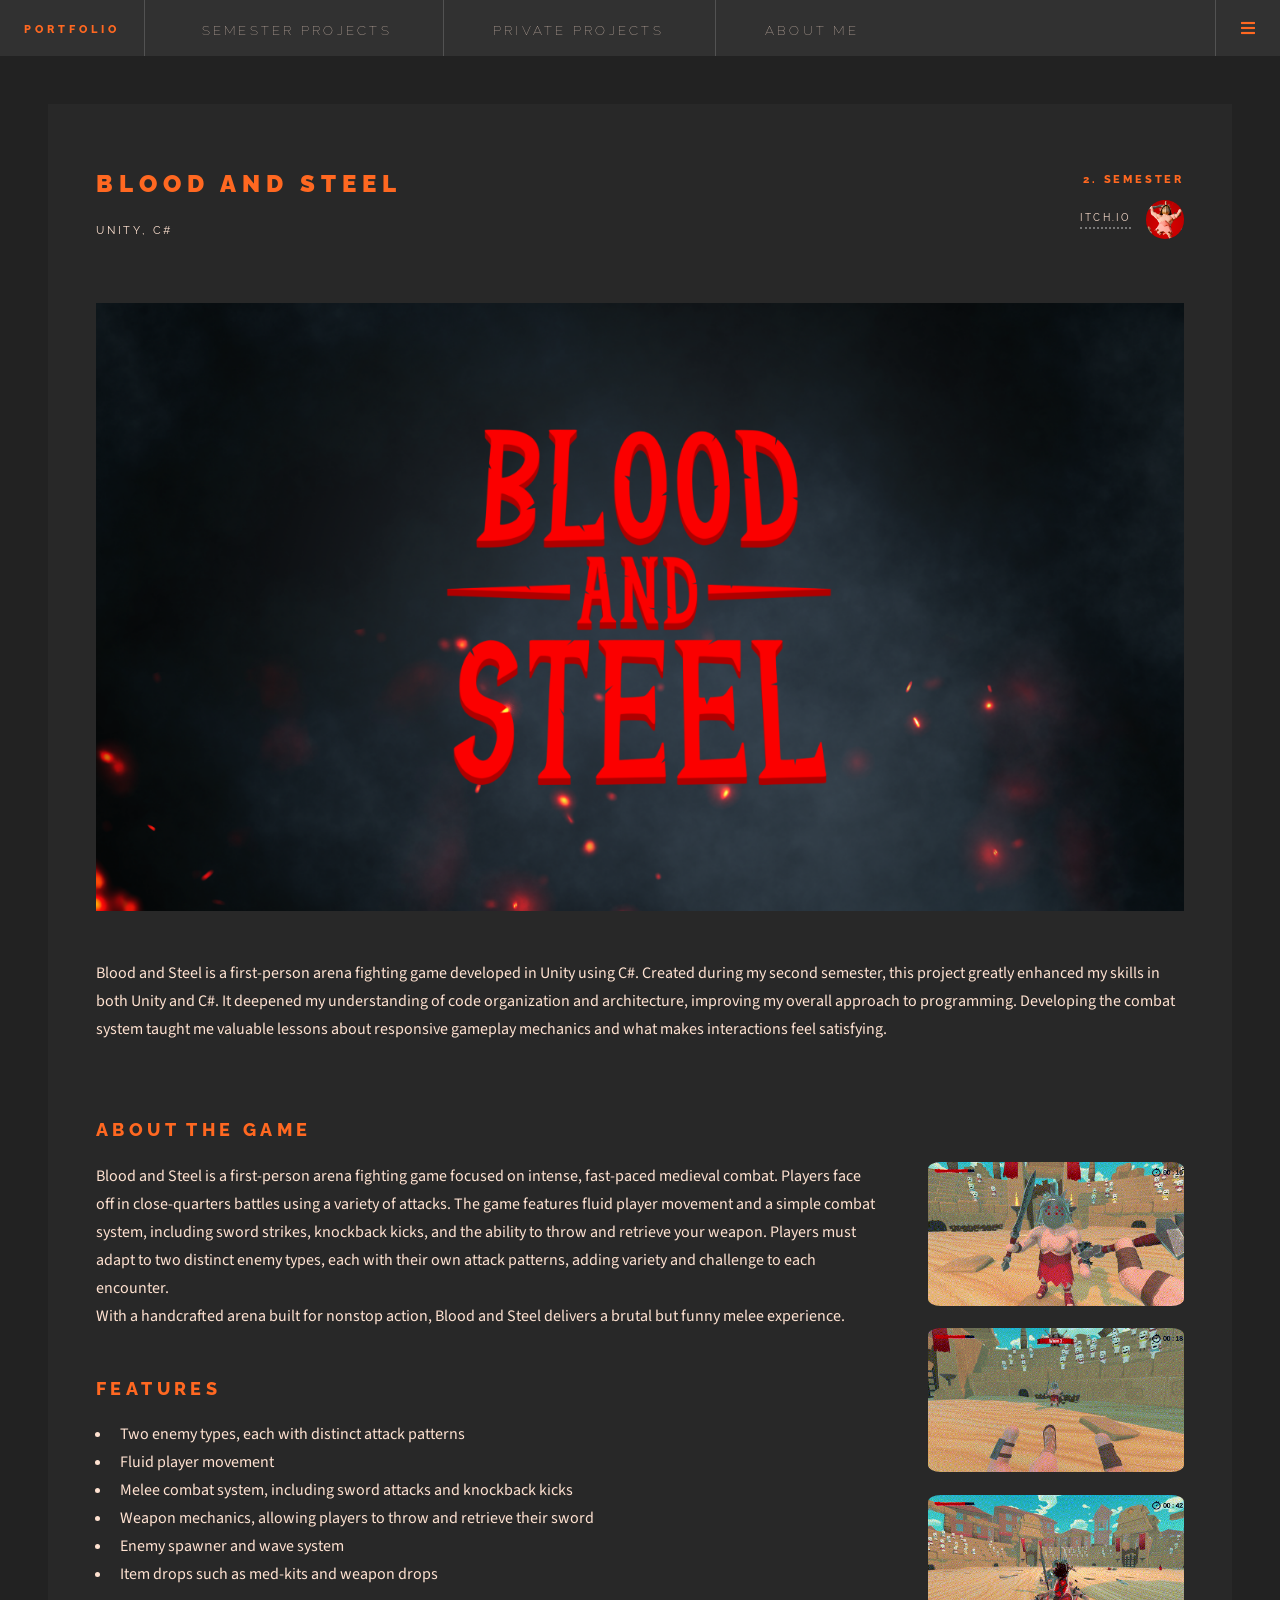
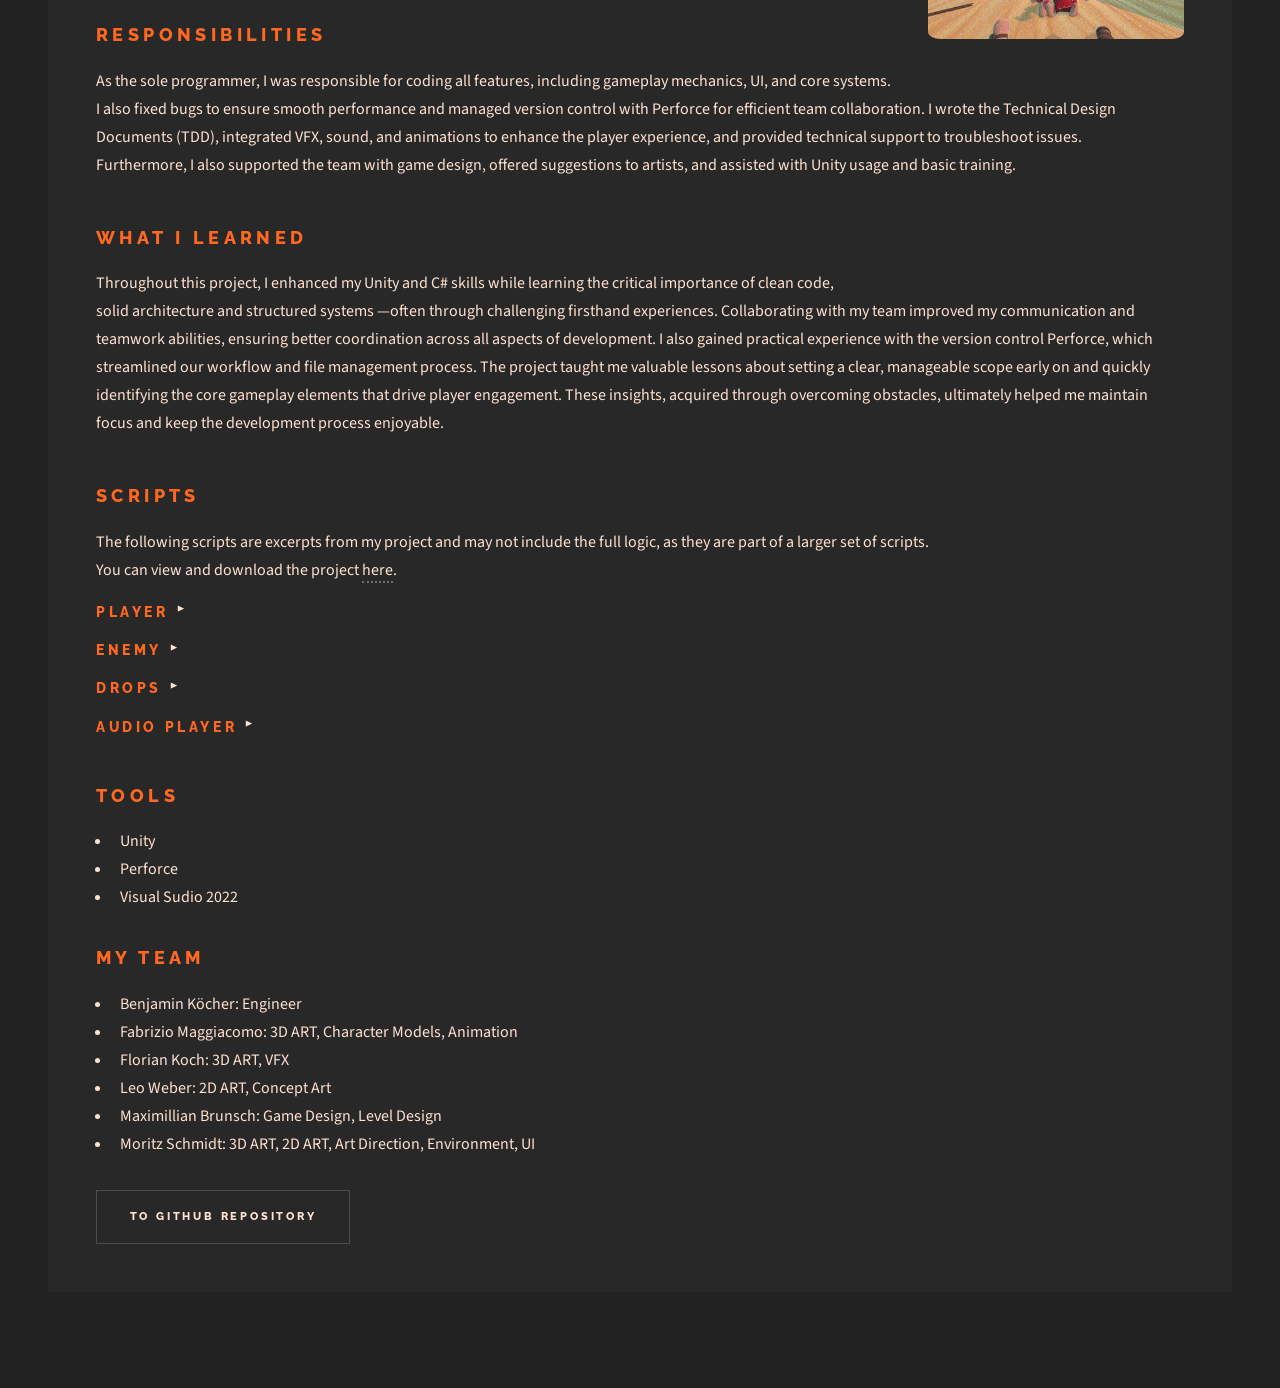
==== commit 3259c421: "Updated Website Added My final thesis called neuroncrafter" ====
--- a/BloodAndSteel.html
+++ b/BloodAndSteel.html
@@ -34,7 +34,7 @@
 							<a href="TuuliAndTheWindyMountain.html">Tuuli And The Windy Mountain</a>
 							<a href="BloodAndSteel.html">Blood And Steel</a>
 							<a href="Ultranatural.html">Ultranatural</a>
-							<a href="EnemyAI.html">Enemy AI</a>
+							<a href="NeuronCrafter.html">NeuronCrafter</a>
 						</div>
 					</li>
 
@@ -80,7 +80,7 @@
 								<a href="TuuliAndTheWindyMountain.html"><p>Tuuli And The Windy Mountain</p></a>
 								<a href="BloodAndSteel.html"><p>Blood And Steel</p></a>
 								<a href="Ultranatural.html"><p>Ultranatural</p></a>
-								<a href="EnemyAI.html"><p>Enemy AI</p></a>
+								<a href="NeuronCrafter.html"><p>NeuronCrafter</p></a>
 						</li>
 						<li>
 								<h3>private projects</h3>
@@ -115,7 +115,8 @@
 				</header>
 	
 				<a href="https://s4g.itch.io/blood-and-steel" class="image featured"><img src="images/BloodAndSteelMain.png" alt="" /></a>
-				<p>Blood and Steel is a first-person arena fighting game developed in Unity using C#. Created during my second semester, this project greatly enhanced my skills in both Unity and C#.
+				<p>Blood and Steel is a first-person arena fighting game developed in Unity using C#. Created during my second semester, 
+					this project greatly enhanced my skills in both Unity and C#.
 					It deepened my understanding of code organization and architecture, improving my overall approach to programming.
 					Developing the combat system taught me valuable lessons about responsive gameplay mechanics and what makes interactions feel satisfying.
 				</p>
@@ -171,11 +172,10 @@
 				<p>Throughout this project, I enhanced my Unity and C# skills while learning the critical importance of clean code, <br>
 					solid architecture and structured systems —often through challenging firsthand experiences. 
 					Collaborating with my team improved my communication and teamwork abilities, 
-					ensuring smooth coordination across all aspects of development. I also gained practical experience with Perforce version control, 
+					ensuring better coordination across all aspects of development. I also gained practical experience with the version control Perforce, 
 					which streamlined our workflow and file management process. The project taught me valuable lessons about setting a clear, 
 					manageable scope early on and quickly identifying the core gameplay elements that drive player engagement. 
 					These insights, acquired through overcoming obstacles, ultimately helped me maintain focus and keep the development process enjoyable.</p>
-				
 					<br>
 					
 				<h2>Scripts</h2>
